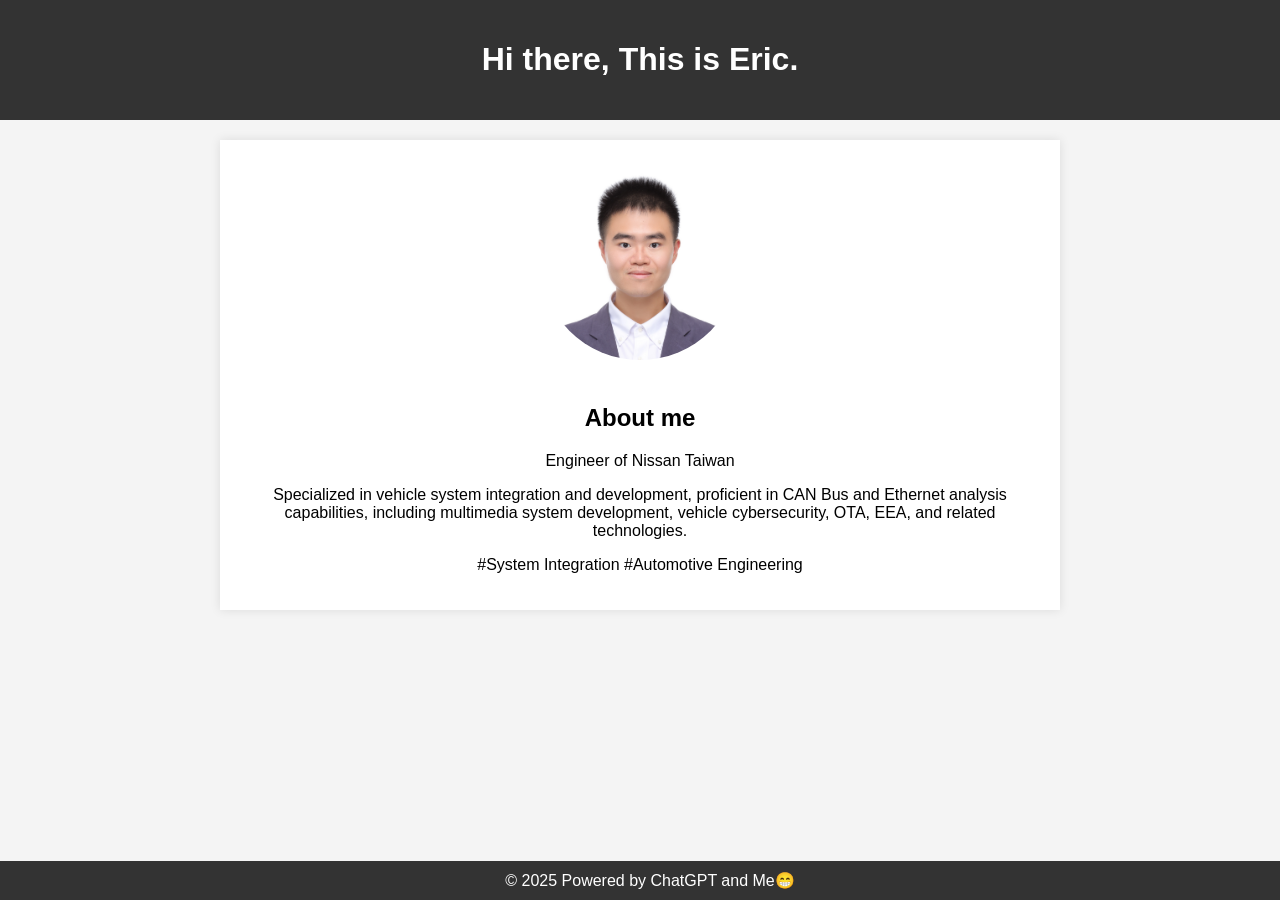
==== index.html @ d20a45ab "Update index.html" ====
<!DOCTYPE html>
<html lang="zh">
<head>
    <meta charset="UTF-8">
    <meta name="viewport" content="width=device-width, initial-scale=1.0">
    <title>Eric</title>
    <style>
        body {
            font-family: Arial, sans-serif;
            margin: 0;
            padding: 0;
            text-align: center;
            background-color: #f4f4f4;
        }
        header {
            background: #333;
            color: white;
            padding: 20px;
        }
        section {
            padding: 20px;
        }
        .container {
            max-width: 800px;
            margin: auto;
            background: white;
            padding: 20px;
            box-shadow: 0 0 10px rgba(0, 0, 0, 0.1);
        }
        .profile-pic {
            width: 200px;
            height: 200px;
            border-radius: 50%;
            object-fit: cover;
            margin-bottom: 20px;
        }
        footer {
            background: #333;
            color: white;
            padding: 10px;
            position: fixed;
            bottom: 0;
            width: 100%;
        }
    </style>
</head>
<body>
    <header>
        <h1>Hi there, This is Eric.</h1>
    </header>
    <section>
        <div class="container">
            <img src=".//profile.jpg" alt="我的大頭貼" class="profile-pic">
            <h2>About me</h2>
            <p>Engineer of Nissan Taiwan</p>
            <p>Specialized in vehicle system integration and development, proficient in CAN Bus and Ethernet analysis capabilities, including multimedia system development, vehicle cybersecurity, OTA, EEA, and related technologies.</p>
            <p>#System Integration #Automotive Engineering</p>
        </div>
    </section>
    <footer>
        &copy; 2025 Powered by ChatGPT and Me😁
    </footer>
</body>
</html>
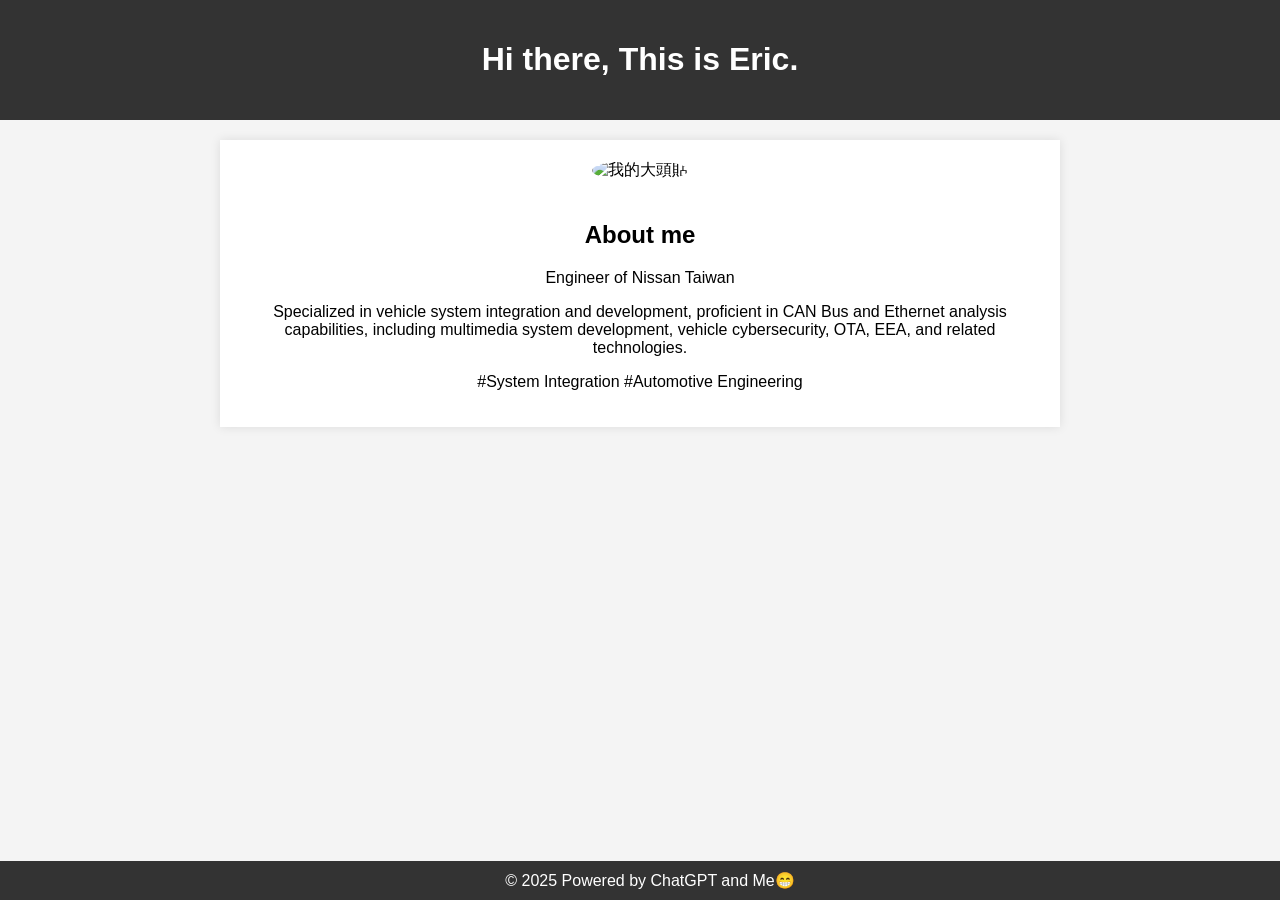
==== commit c64d6b4a: "Update index.html" ====
--- a/index.html
+++ b/index.html
@@ -50,7 +50,7 @@
     </header>
     <section>
         <div class="container">
-            <img src=".//profile.jpg" alt="我的大頭貼" class="profile-pic">
+            <img src="//profile.jpg" alt="我的大頭貼" class="profile-pic">
             <h2>About me</h2>
             <p>Engineer of Nissan Taiwan</p>
             <p>Specialized in vehicle system integration and development, proficient in CAN Bus and Ethernet analysis capabilities, including multimedia system development, vehicle cybersecurity, OTA, EEA, and related technologies.</p>
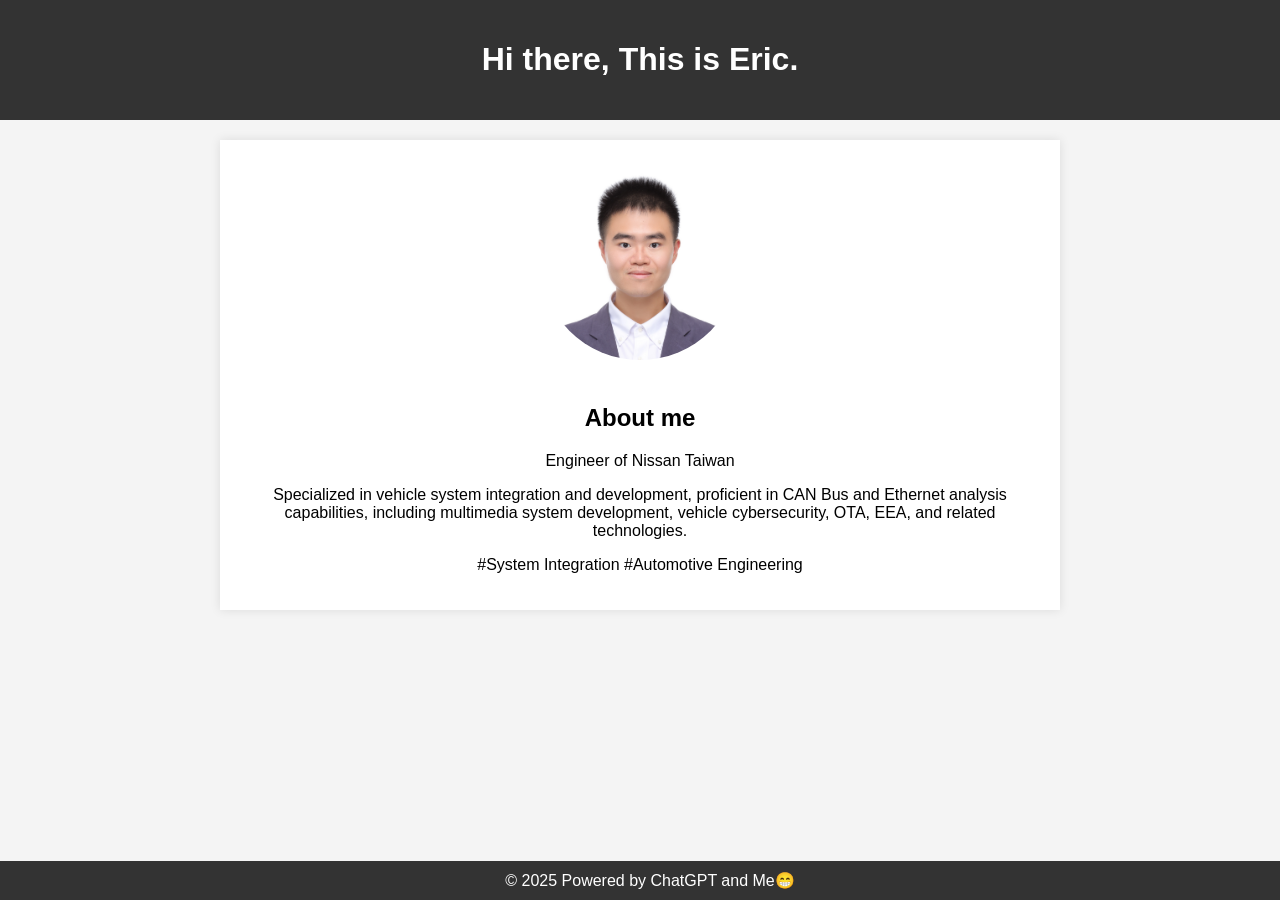
==== commit 2fe93de0: "Update index.html" ====
--- a/index.html
+++ b/index.html
@@ -50,7 +50,7 @@
     </header>
     <section>
         <div class="container">
-            <img src="//profile.jpg" alt="我的大頭貼" class="profile-pic">
+            <img src="profile.jpg" alt="我的大頭貼" class="profile-pic">
             <h2>About me</h2>
             <p>Engineer of Nissan Taiwan</p>
             <p>Specialized in vehicle system integration and development, proficient in CAN Bus and Ethernet analysis capabilities, including multimedia system development, vehicle cybersecurity, OTA, EEA, and related technologies.</p>
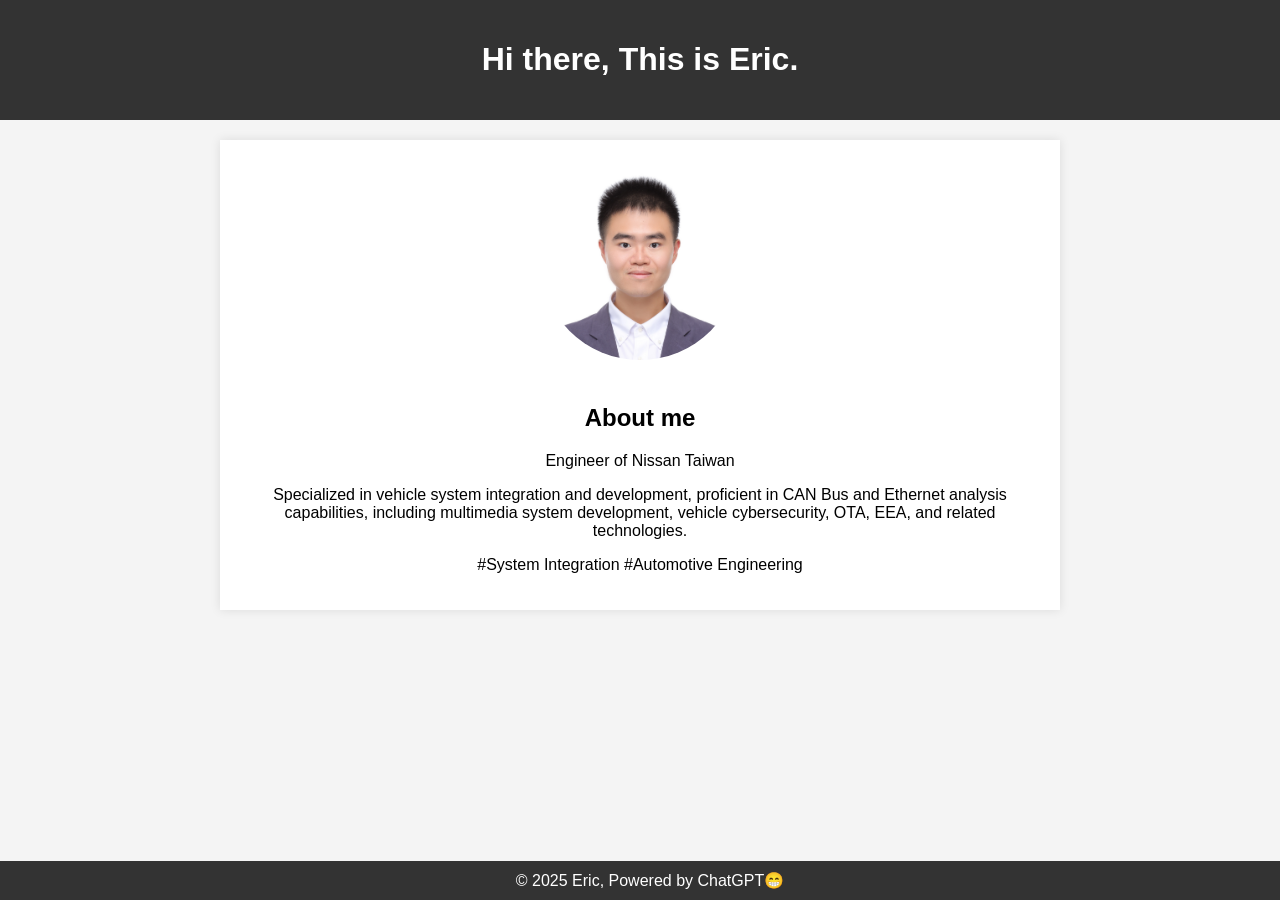
==== commit b1a47ff9: "Update index.html" ====
--- a/index.html
+++ b/index.html
@@ -50,7 +50,7 @@
     </header>
     <section>
         <div class="container">
-            <img src="profile.jpg" alt="我的大頭貼" class="profile-pic">
+            <img src="profile.jpg" alt="profile_PIC" class="profile-pic">
             <h2>About me</h2>
             <p>Engineer of Nissan Taiwan</p>
             <p>Specialized in vehicle system integration and development, proficient in CAN Bus and Ethernet analysis capabilities, including multimedia system development, vehicle cybersecurity, OTA, EEA, and related technologies.</p>
@@ -58,7 +58,7 @@
         </div>
     </section>
     <footer>
-        &copy; 2025 Powered by ChatGPT and Me😁
+        &copy; 2025 Eric, Powered by ChatGPT😁
     </footer>
 </body>
 </html>
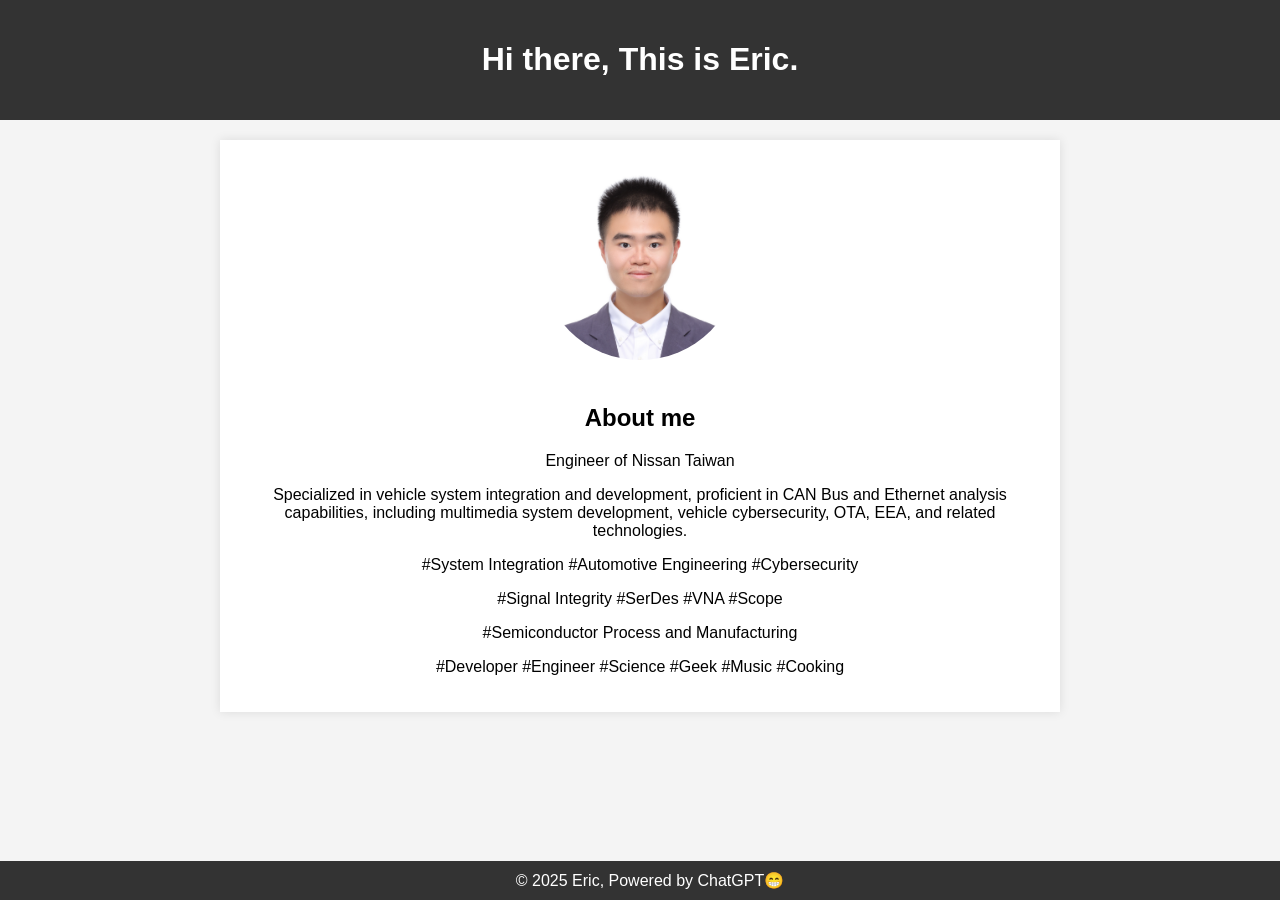
==== commit 6492e922: "Update index.html" ====
--- a/index.html
+++ b/index.html
@@ -54,7 +54,10 @@
             <h2>About me</h2>
             <p>Engineer of Nissan Taiwan</p>
             <p>Specialized in vehicle system integration and development, proficient in CAN Bus and Ethernet analysis capabilities, including multimedia system development, vehicle cybersecurity, OTA, EEA, and related technologies.</p>
-            <p>#System Integration #Automotive Engineering</p>
+            <p>#System Integration #Automotive Engineering #Cybersecurity</p>
+            <p>#Signal Integrity #SerDes #VNA #Scope</p>
+            <p>#Semiconductor Process and Manufacturing</p>
+            <p>#Developer #Engineer #Science #Geek #Music #Cooking</p>
         </div>
     </section>
     <footer>
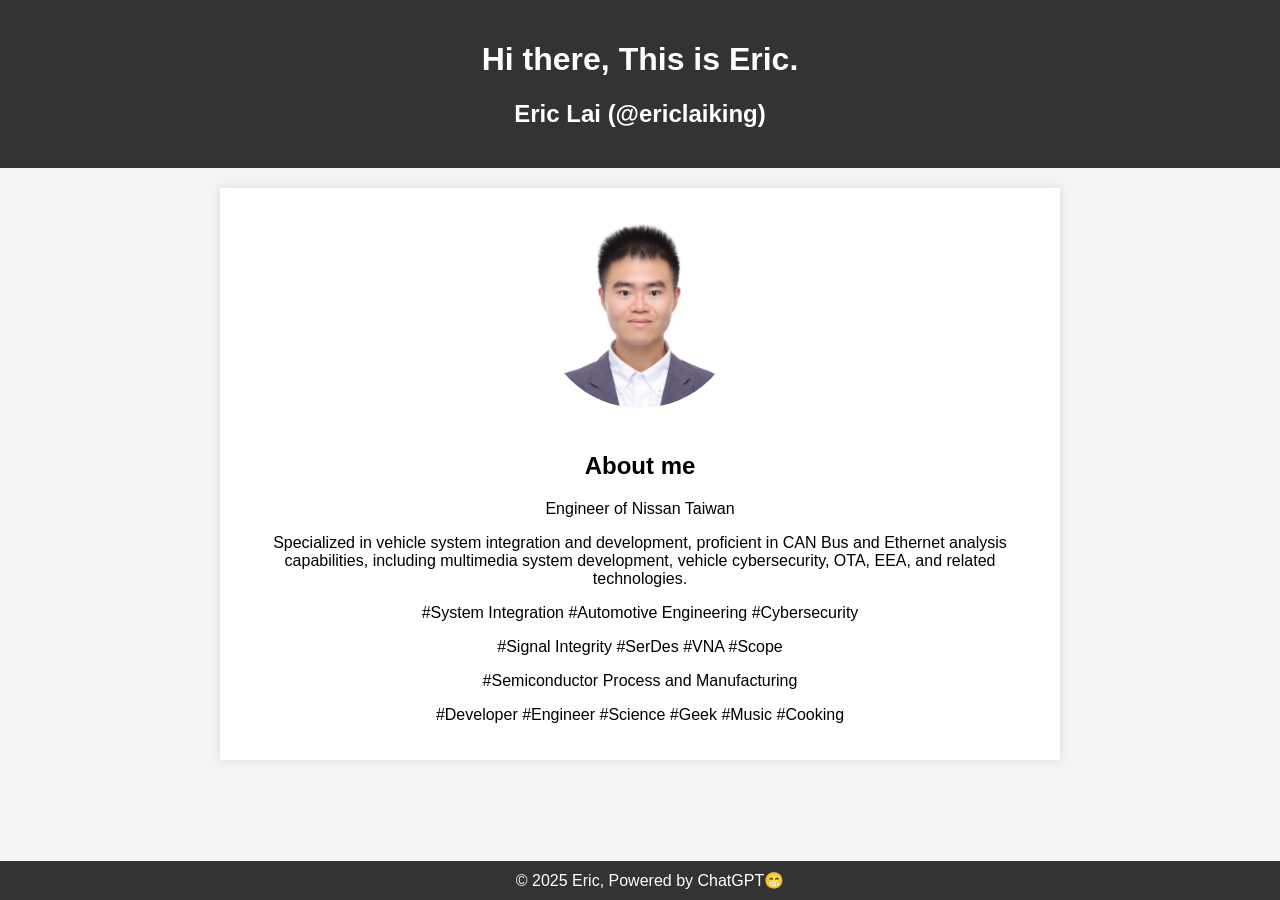
==== commit b160a209: "Update index.html" ====
--- a/index.html
+++ b/index.html
@@ -47,6 +47,7 @@
 <body>
     <header>
         <h1>Hi there, This is Eric.</h1>
+        <h2>Eric Lai (@ericlaiking)</h2>
     </header>
     <section>
         <div class="container">
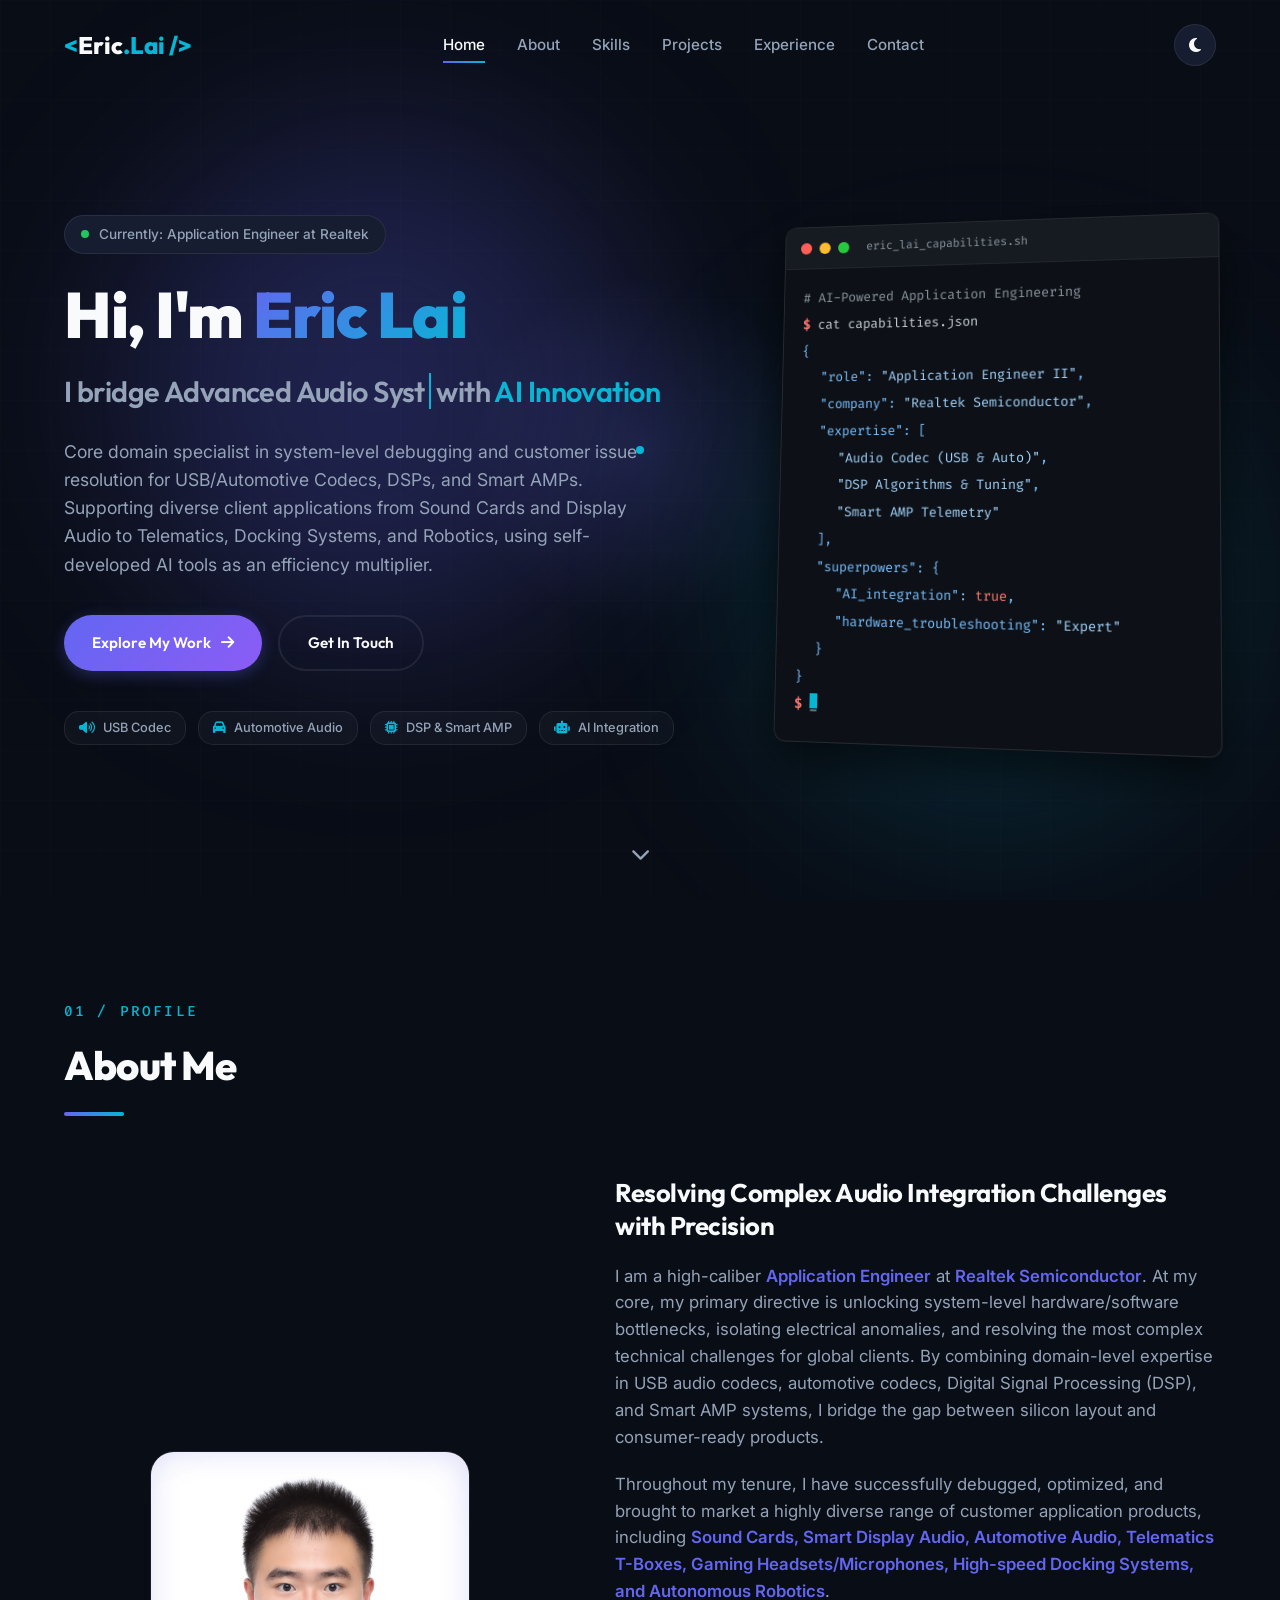
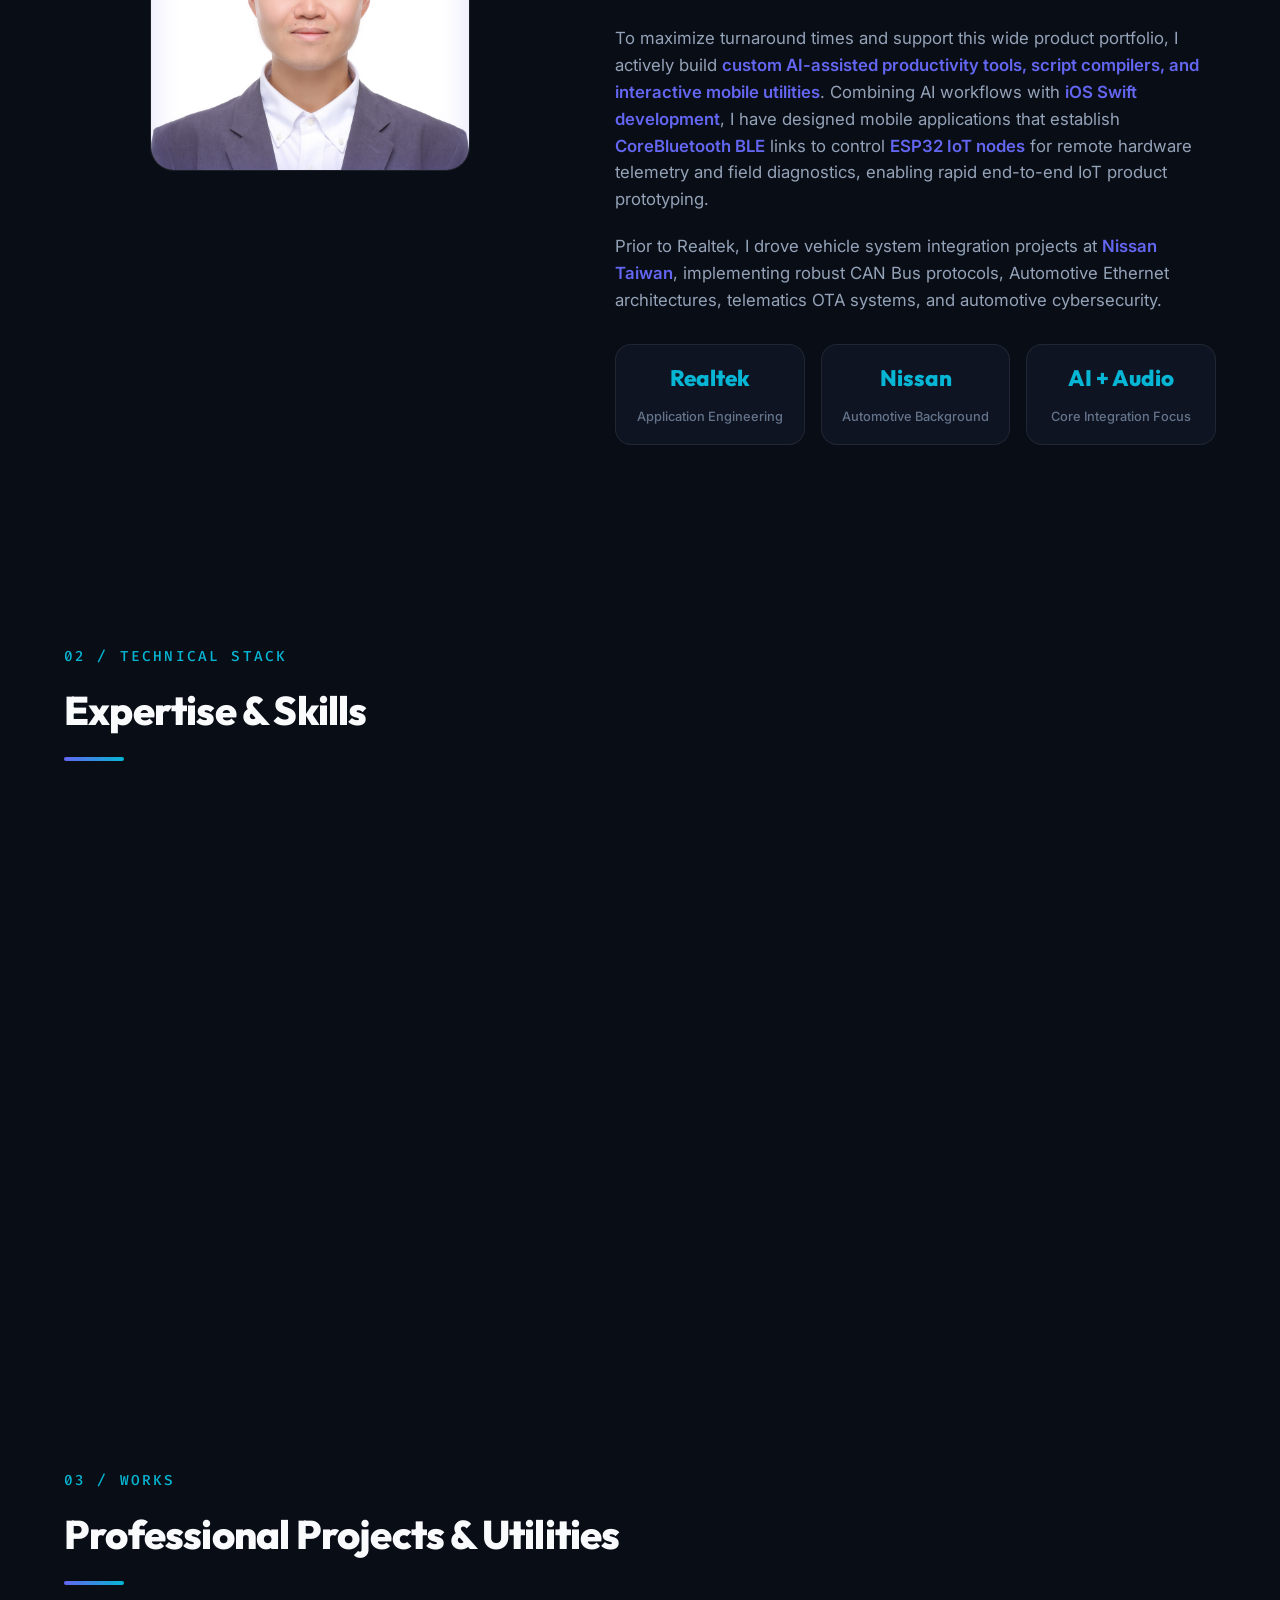
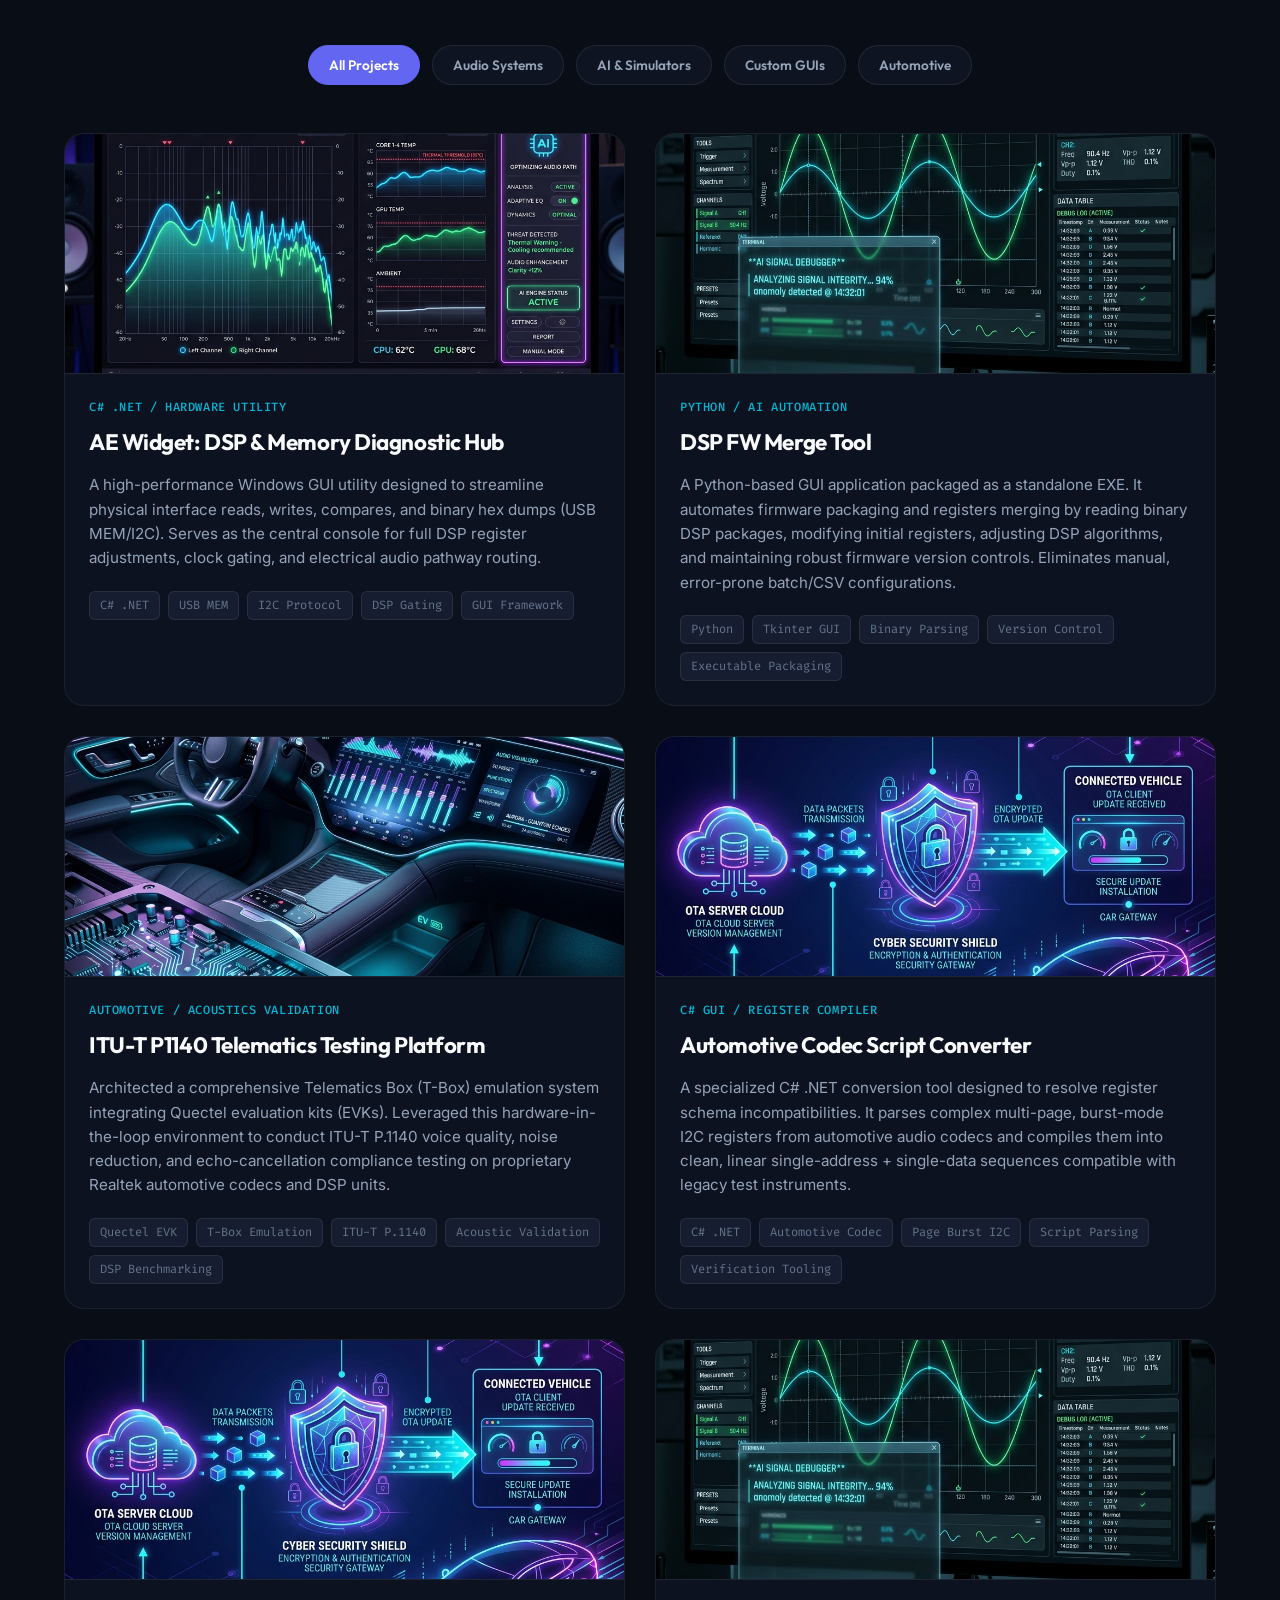
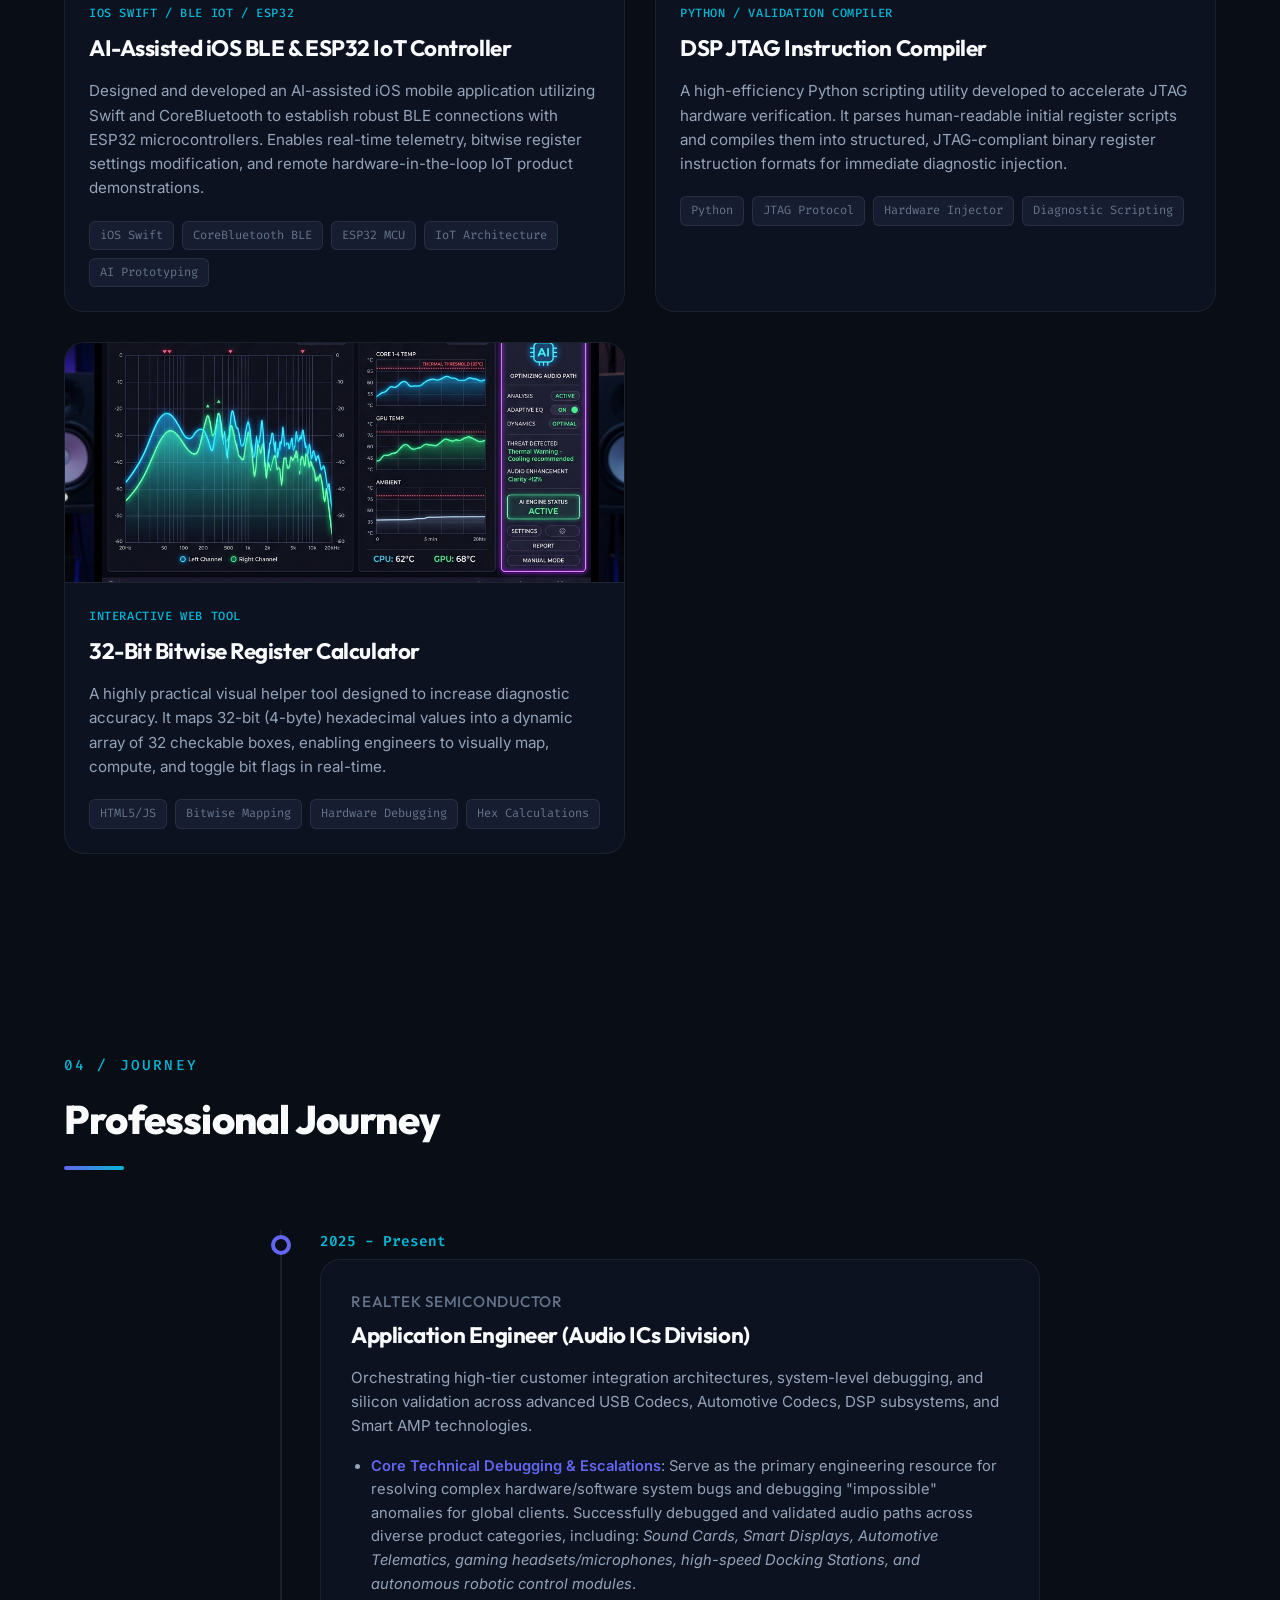
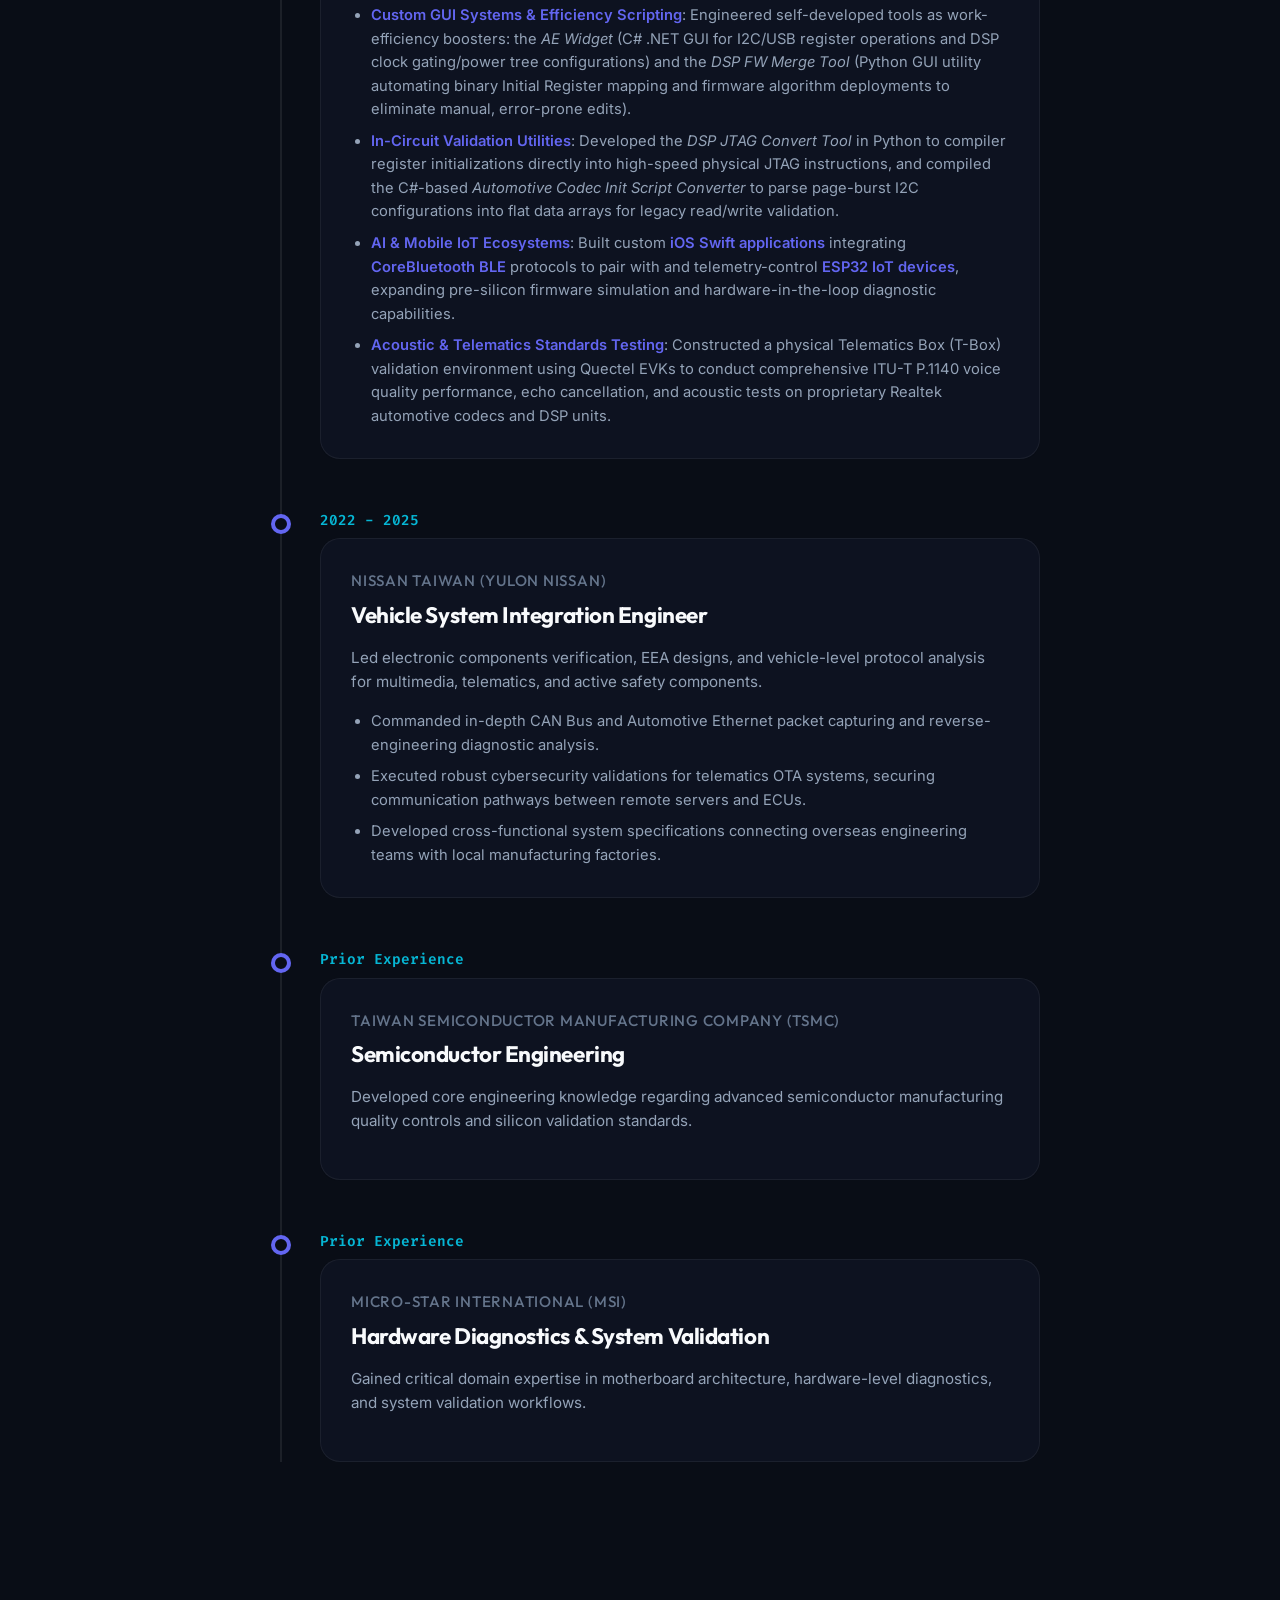
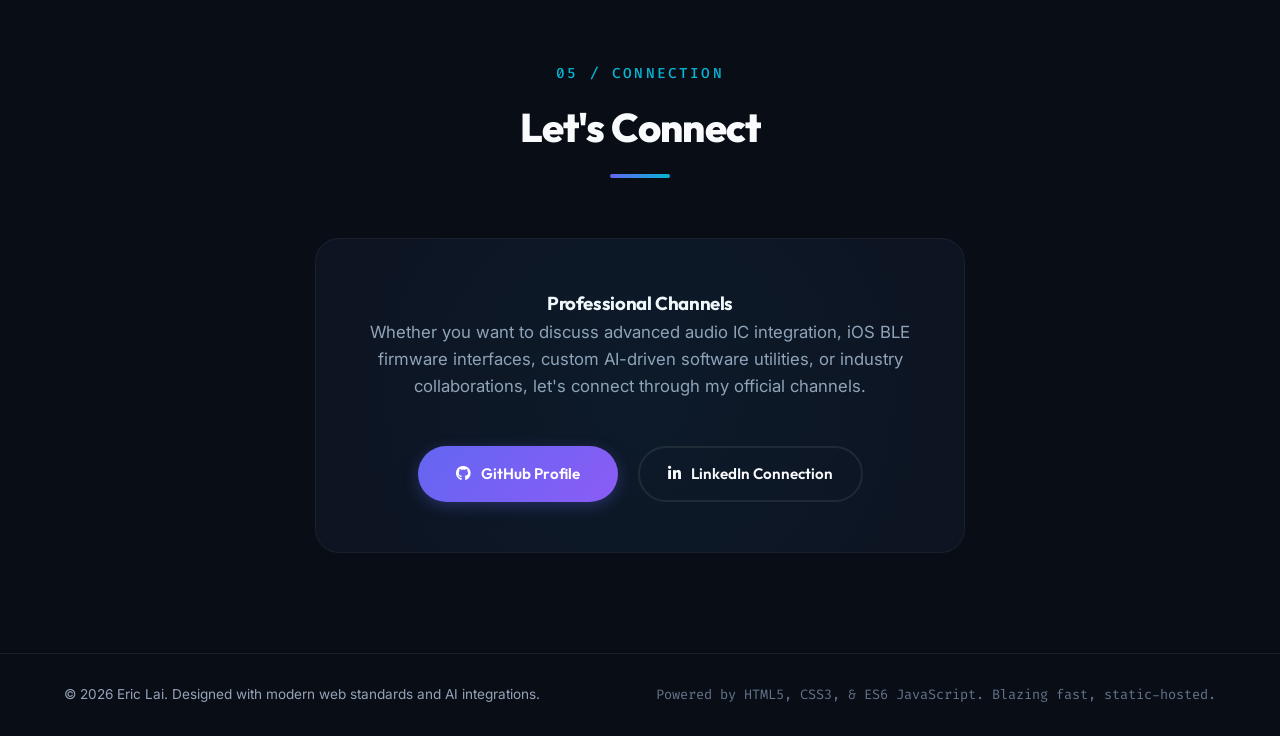
==== commit 53ab3538: "feat: complete modern portfolio with custom avatar, responsive design and interactive case-study mod" ====
--- a/index.html
+++ b/index.html
@@ -1,68 +1,643 @@
 <!DOCTYPE html>
-<html lang="zh">
+<html lang="en">
 <head>
     <meta charset="UTF-8">
     <meta name="viewport" content="width=device-width, initial-scale=1.0">
-    <title>Eric</title>
-    <style>
-        body {
-            font-family: Arial, sans-serif;
-            margin: 0;
-            padding: 0;
-            text-align: center;
-            background-color: #f4f4f4;
-        }
-        header {
-            background: #333;
-            color: white;
-            padding: 20px;
-        }
-        section {
-            padding: 20px;
-        }
-        .container {
-            max-width: 800px;
-            margin: auto;
-            background: white;
-            padding: 20px;
-            box-shadow: 0 0 10px rgba(0, 0, 0, 0.1);
-        }
-        .profile-pic {
-            width: 200px;
-            height: 200px;
-            border-radius: 50%;
-            object-fit: cover;
-            margin-bottom: 20px;
-        }
-        footer {
-            background: #333;
-            color: white;
-            padding: 10px;
-            position: fixed;
-            bottom: 0;
-            width: 100%;
-        }
-    </style>
+    <title>Eric Lai | Application Engineer @ Realtek</title>
+    <meta name="description" content="Portfolio of Eric Lai, Application Engineer at Realtek specializing in USB/Automotive Codec, DSP, Smart AMP, and AI-powered tool integration.">
+    <!-- Google Fonts -->
+    <link rel="preconnect" href="https://fonts.googleapis.com">
+    <link rel="preconnect" href="https://fonts.gstatic.com" crossorigin>
+    <link href="https://fonts.googleapis.com/css2?family=Inter:wght@300;400;500;600;700&family=Outfit:wght@400;500;600;700;800&family=Fira+Code:wght@400;500&display=swap" rel="stylesheet">
+    <!-- FontAwesome Icons -->
+    <link rel="stylesheet" href="https://cdnjs.cloudflare.com/ajax/libs/font-awesome/6.4.0/css/all.min.css">
+    <!-- Main Style Sheet -->
+    <link rel="stylesheet" href="style.css">
 </head>
-<body>
-    <header>
-        <h1>Hi there, This is Eric.</h1>
-        <h2>Eric Lai (@ericlaiking)</h2>
+<body class="dark-theme">
+    
+    <!-- Custom Cursor Follower -->
+    <div class="cursor-glow" id="cursor-glow"></div>
+    <div class="cursor-dot" id="cursor-dot"></div>
+
+    <!-- Navigation Header -->
+    <header class="navbar" id="navbar">
+        <div class="navbar-container">
+            <a href="#" class="logo" id="nav-logo">
+                <span class="logo-accent">&lt;</span>Eric<span class="logo-accent">.Lai /&gt;</span>
+            </a>
+            <nav class="nav-menu" id="nav-menu">
+                <a href="#hero" class="nav-link active" id="link-hero">Home</a>
+                <a href="#about" class="nav-link" id="link-about">About</a>
+                <a href="#skills" class="nav-link" id="link-skills">Skills</a>
+                <a href="#projects" class="nav-link" id="link-projects">Projects</a>
+                <a href="#experience" class="nav-link" id="link-experience">Experience</a>
+                <a href="#contact" class="nav-link" id="link-contact">Contact</a>
+            </nav>
+            <div class="nav-actions">
+                <button class="theme-toggle-btn" id="theme-toggle" aria-label="Toggle Theme">
+                    <i class="fas fa-moon" id="theme-icon"></i>
+                </button>
+                <button class="mobile-menu-toggle" id="mobile-toggle" aria-label="Toggle Mobile Menu">
+                    <i class="fas fa-bars"></i>
+                </button>
+            </div>
+        </div>
     </header>
-    <section>
-        <div class="container">
-            <img src="profile.jpg" alt="profile_PIC" class="profile-pic">
-            <h2>About me</h2>
-            <p>Engineer of Nissan Taiwan</p>
-            <p>Specialized in vehicle system integration and development, proficient in CAN Bus and Ethernet analysis capabilities, including multimedia system development, vehicle cybersecurity, OTA, EEA, and related technologies.</p>
-            <p>#System Integration #Automotive Engineering #Cybersecurity</p>
-            <p>#Signal Integrity #SerDes #VNA #Scope</p>
-            <p>#Semiconductor Process and Manufacturing</p>
-            <p>#Developer #Engineer #Science #Geek #Music #Cooking</p>
+
+    <!-- Mobile Menu Overlay -->
+    <div class="mobile-menu" id="mobile-menu-overlay">
+        <div class="mobile-menu-links">
+            <a href="#hero" class="mobile-link" id="mob-link-hero">Home</a>
+            <a href="#about" class="mobile-link" id="mob-link-about">About</a>
+            <a href="#skills" class="mobile-link" id="mob-link-skills">Skills</a>
+            <a href="#projects" class="mobile-link" id="mob-link-projects">Projects</a>
+            <a href="#experience" class="mobile-link" id="mob-link-experience">Experience</a>
+            <a href="#contact" class="mobile-link" id="mob-link-contact">Contact</a>
         </div>
-    </section>
+    </div>
+
+    <main>
+        <!-- Hero Section -->
+        <section id="hero" class="hero-section">
+            <div class="hero-bg-grid"></div>
+            <div class="hero-glow-1"></div>
+            <div class="hero-glow-2"></div>
+            <div class="container hero-container">
+                <div class="hero-content">
+                    <div class="hero-tag" id="hero-title-tag">
+                        <span class="pulse-dot"></span>
+                        Currently: Application Engineer at Realtek
+                    </div>
+                    <h1 class="hero-title">
+                        Hi, I'm <span class="gradient-text">Eric Lai</span>
+                    </h1>
+                    <h2 class="hero-subtitle">
+                        I bridge <span class="typewriter-text" id="typewriter">Advanced Audio Systems</span> with <span class="accent-color">AI Innovation</span>
+                    </h2>
+                    <p class="hero-description">
+                        Core domain specialist in system-level debugging and customer issue resolution for USB/Automotive Codecs, DSPs, and Smart AMPs. Supporting diverse client applications from Sound Cards and Display Audio to Telematics, Docking Systems, and Robotics, using self-developed AI tools as an efficiency multiplier.
+                    </p>
+                    <div class="hero-ctas">
+                        <a href="#projects" class="btn btn-primary" id="hero-btn-work">
+                            <span>Explore My Work</span>
+                            <i class="fas fa-arrow-right"></i>
+                        </a>
+                        <a href="#contact" class="btn btn-secondary" id="hero-btn-contact">
+                            <span>Get In Touch</span>
+                        </a>
+                    </div>
+                    <div class="hero-tech-badges">
+                        <span class="tech-badge"><i class="fas fa-volume-high"></i> USB Codec</span>
+                        <span class="tech-badge"><i class="fas fa-car"></i> Automotive Audio</span>
+                        <span class="tech-badge"><i class="fas fa-microchip"></i> DSP & Smart AMP</span>
+                        <span class="tech-badge"><i class="fas fa-robot"></i> AI Integration</span>
+                    </div>
+                </div>
+                <div class="hero-visual">
+                    <div class="terminal-mockup">
+                        <div class="terminal-header">
+                            <span class="dot red"></span>
+                            <span class="dot yellow"></span>
+                            <span class="dot green"></span>
+                            <span class="terminal-title">eric_lai_capabilities.sh</span>
+                        </div>
+                        <div class="terminal-body font-mono">
+                            <p class="text-comment"># AI-Powered Application Engineering</p>
+                            <p><span class="text-keyword">$</span> cat capabilities.json</p>
+                            <p class="text-output">{</p>
+                            <p class="text-output-indent">"role": <span class="text-string">"Application Engineer II"</span>,</p>
+                            <p class="text-output-indent">"company": <span class="text-string">"Realtek Semiconductor"</span>,</p>
+                            <p class="text-output-indent">"expertise": [</p>
+                            <p class="text-output-double-indent"><span class="text-string">"Audio Codec (USB & Auto)"</span>,</p>
+                            <p class="text-output-double-indent"><span class="text-string">"DSP Algorithms & Tuning"</span>,</p>
+                            <p class="text-output-double-indent"><span class="text-string">"Smart AMP Telemetry"</span></p>
+                            <p class="text-output-indent">],</p>
+                            <p class="text-output-indent">"superpowers": {</p>
+                            <p class="text-output-double-indent">"AI_integration": <span class="text-boolean">true</span>,</p>
+                            <p class="text-output-double-indent">"hardware_troubleshooting": <span class="text-string">"Expert"</span></p>
+                            <p class="text-output-indent">}</p>
+                            <p class="text-output">}</p>
+                            <p><span class="text-keyword">$</span> <span class="text-cursor">_</span></p>
+                        </div>
+                    </div>
+                </div>
+            </div>
+            <a href="#about" class="scroll-down-indicator" id="scroll-down" aria-label="Scroll Down">
+                <i class="fas fa-chevron-down"></i>
+            </a>
+        </section>
+
+        <!-- About Section -->
+        <section id="about" class="about-section section-padding">
+            <div class="container">
+                <div class="section-header">
+                    <span class="section-subtitle">01 / Profile</span>
+                    <h2 class="section-title">About Me</h2>
+                    <div class="title-underline"></div>
+                </div>
+                <div class="about-grid">
+                    <div class="about-image-wrapper">
+                        <div class="about-image-frame">
+                            <img src="assets/profile.jpg" alt="Eric Lai Profile Avatar" class="about-img" id="avatar-image">
+                            <div class="image-overlay-glow"></div>
+                        </div>
+                    </div>
+                    <div class="about-info">
+                        <h3 class="about-subtitle">Resolving Complex Audio Integration Challenges with Precision</h3>
+                        <p class="about-text">
+                            I am a high-caliber <strong>Application Engineer</strong> at <strong>Realtek Semiconductor</strong>. At my core, my primary directive is unlocking system-level hardware/software bottlenecks, isolating electrical anomalies, and resolving the most complex technical challenges for global clients. By combining domain-level expertise in USB audio codecs, automotive codecs, Digital Signal Processing (DSP), and Smart AMP systems, I bridge the gap between silicon layout and consumer-ready products.
+                        </p>
+                        <p class="about-text">
+                            Throughout my tenure, I have successfully debugged, optimized, and brought to market a highly diverse range of customer application products, including <strong>Sound Cards, Smart Display Audio, Automotive Audio, Telematics T-Boxes, Gaming Headsets/Microphones, High-speed Docking Systems, and Autonomous Robotics</strong>.
+                        </p>
+                        <p class="about-text">
+                            To maximize turnaround times and support this wide product portfolio, I actively build <strong>custom AI-assisted productivity tools, script compilers, and interactive mobile utilities</strong>. Combining AI workflows with <strong>iOS Swift development</strong>, I have designed mobile applications that establish <strong>CoreBluetooth BLE</strong> links to control <strong>ESP32 IoT nodes</strong> for remote hardware telemetry and field diagnostics, enabling rapid end-to-end IoT product prototyping.
+                        </p>
+                        <p class="about-text">
+                            Prior to Realtek, I drove vehicle system integration projects at <strong>Nissan Taiwan</strong>, implementing robust CAN Bus protocols, Automotive Ethernet architectures, telematics OTA systems, and automotive cybersecurity.
+                        </p>
+                        <div class="stats-grid">
+                            <div class="stat-card">
+                                <span class="stat-number" id="stat-1">Realtek</span>
+                                <span class="stat-label">Application Engineering</span>
+                            </div>
+                            <div class="stat-card">
+                                <span class="stat-number" id="stat-2">Nissan</span>
+                                <span class="stat-label">Automotive Background</span>
+                            </div>
+                            <div class="stat-card">
+                                <span class="stat-number" id="stat-3">AI + Audio</span>
+                                <span class="stat-label">Core Integration Focus</span>
+                            </div>
+                        </div>
+                    </div>
+                </div>
+            </div>
+        </section>
+
+        <!-- Skills Section -->
+        <section id="skills" class="skills-section section-padding">
+            <div class="container">
+                <div class="section-header">
+                    <span class="section-subtitle">02 / Technical Stack</span>
+                    <h2 class="section-title">Expertise & Skills</h2>
+                    <div class="title-underline"></div>
+                </div>
+                <div class="skills-grid">
+                    <!-- Category 1: Audio & Hardware -->
+                    <div class="skills-category-card">
+                        <div class="card-glow"></div>
+                        <div class="category-header">
+                            <div class="category-icon"><i class="fas fa-headphones-simple"></i></div>
+                            <h3>Audio &amp; Hardware Systems</h3>
+                        </div>
+                        <ul class="skills-list">
+                            <li>
+                                <div class="skill-name-percentage">
+                                    <span>USB Codec Integration</span>
+                                    <span>95%</span>
+                                </div>
+                                <div class="progress-bar-container"><div class="progress-bar" style="width: 95%"></div></div>
+                            </li>
+                            <li>
+                                <div class="skill-name-percentage">
+                                    <span>Automotive Codec &amp; EEA</span>
+                                    <span>90%</span>
+                                </div>
+                                <div class="progress-bar-container"><div class="progress-bar" style="width: 90%"></div></div>
+                            </li>
+                            <li>
+                                <div class="skill-name-percentage">
+                                    <span>DSP Tuning &amp; Smart AMP</span>
+                                    <span>88%</span>
+                                </div>
+                                <div class="progress-bar-container"><div class="progress-bar" style="width: 88%"></div></div>
+                            </li>
+                            <li>
+                                <div class="skill-name-percentage">
+                                    <span>CAN Bus &amp; Automotive Ethernet</span>
+                                    <span>92%</span>
+                                </div>
+                                <div class="progress-bar-container"><div class="progress-bar" style="width: 92%"></div></div>
+                            </li>
+                        </ul>
+                    </div>
+
+                    <!-- Category 2: AI, iOS & Software Engineering -->
+                    <div class="skills-category-card">
+                        <div class="card-glow"></div>
+                        <div class="category-header">
+                            <div class="category-icon"><i class="fas fa-mobile-screen-button"></i></div>
+                            <h3>AI, iOS &amp; Software Systems</h3>
+                        </div>
+                        <ul class="skills-list">
+                            <li>
+                                <div class="skill-name-percentage">
+                                    <span>AI Tool Development (Python/C#)</span>
+                                    <span>90%</span>
+                                </div>
+                                <div class="progress-bar-container"><div class="progress-bar" style="width: 90%"></div></div>
+                            </li>
+                            <li>
+                                <div class="skill-name-percentage">
+                                    <span>iOS App Development &amp; BLE Integration</span>
+                                    <span>86%</span>
+                                </div>
+                                <div class="progress-bar-container"><div class="progress-bar" style="width: 86%"></div></div>
+                            </li>
+                            <li>
+                                <div class="skill-name-percentage">
+                                    <span>IoT System Architecture (ESP32 / MCU)</span>
+                                    <span>88%</span>
+                                </div>
+                                <div class="progress-bar-container"><div class="progress-bar" style="width: 88%"></div></div>
+                            </li>
+                            <li>
+                                <div class="skill-name-percentage">
+                                    <span>LLM Orchestration &amp; Script Automation</span>
+                                    <span>92%</span>
+                                </div>
+                                <div class="progress-bar-container"><div class="progress-bar" style="width: 92%"></div></div>
+                            </li>
+                        </ul>
+                    </div>
+
+                    <!-- Category 3: AE Problem Solving & Validation -->
+                    <div class="skills-category-card">
+                        <div class="card-glow"></div>
+                        <div class="category-header">
+                            <div class="category-icon"><i class="fas fa-screwdriver-wrench"></i></div>
+                            <h3>AE Methodologies &amp; Lab Tools</h3>
+                        </div>
+                        <ul class="skills-list">
+                            <li>
+                                <div class="skill-name-percentage">
+                                    <span>Signal Integrity Analysis</span>
+                                    <span>93%</span>
+                                </div>
+                                <div class="progress-bar-container"><div class="progress-bar" style="width: 93%"></div></div>
+                            </li>
+                            <li>
+                                <div class="skill-name-percentage">
+                                    <span>Scope / VNA / SerDes Measurements</span>
+                                    <span>90%</span>
+                                </div>
+                                <div class="progress-bar-container"><div class="progress-bar" style="width: 90%"></div></div>
+                            </li>
+                            <li>
+                                <div class="skill-name-percentage">
+                                    <span>System-Level Debugging</span>
+                                    <span>96%</span>
+                                </div>
+                                <div class="progress-bar-container"><div class="progress-bar" style="width: 96%"></div></div>
+                            </li>
+                            <li>
+                                <div class="skill-name-percentage">
+                                    <span>Cross-Functional Customer Support</span>
+                                    <span>95%</span>
+                                </div>
+                                <div class="progress-bar-container"><div class="progress-bar" style="width: 95%"></div></div>
+                            </li>
+                        </ul>
+                    </div>
+                </div>
+            </div>
+        </section>
+
+        <!-- Projects Section -->
+        <section id="projects" class="projects-section section-padding">
+            <div class="container">
+                <div class="section-header">
+                    <span class="section-subtitle">03 / Works</span>
+                    <h2 class="section-title">Professional Projects &amp; Utilities</h2>
+                    <div class="title-underline"></div>
+                </div>
+                
+                <!-- Project Filter Tags -->
+                <div class="project-filters" id="project-filters">
+                    <button class="filter-btn active" data-filter="all">All Projects</button>
+                    <button class="filter-btn" data-filter="audio">Audio Systems</button>
+                    <button class="filter-btn" data-filter="ai">AI &amp; Simulators</button>
+                    <button class="filter-btn" data-filter="software">Custom GUIs</button>
+                    <button class="filter-btn" data-filter="automotive">Automotive</button>
+                </div>
+
+                <!-- Projects Gallery -->
+                <div class="projects-gallery" id="projects-gallery">
+                    
+                    <!-- Project 1: AE Widget -->
+                    <div class="project-card" data-category="audio software" data-project-id="1">
+                        <div class="project-img-container">
+                            <img src="assets/project3.png" alt="AE Widget GUI Dashboard Screen" class="project-img">
+                            <div class="project-overlay">
+                                <span class="project-view-details">View Details</span>
+                            </div>
+                        </div>
+                        <div class="project-details">
+                            <span class="project-tag-text">C# .NET / Hardware Utility</span>
+                            <h3 class="project-card-title">AE Widget: DSP &amp; Memory Diagnostic Hub</h3>
+                            <p class="project-card-desc">
+                                A high-performance Windows GUI utility designed to streamline physical interface reads, writes, compares, and binary hex dumps (USB MEM/I2C). Serves as the central console for full DSP register adjustments, clock gating, and electrical audio pathway routing.
+                            </p>
+                            <div class="project-tech-used">
+                                <span>C# .NET</span>
+                                <span>USB MEM</span>
+                                <span>I2C Protocol</span>
+                                <span>DSP Gating</span>
+                                <span>GUI Framework</span>
+                            </div>
+                        </div>
+                    </div>
+
+                    <!-- Project 2: DSP FW Merge Tool -->
+                    <div class="project-card" data-category="ai software" data-project-id="2">
+                        <div class="project-img-container">
+                            <img src="assets/project1.png" alt="DSP FW Merge Tool Compiler Interface" class="project-img">
+                            <div class="project-overlay">
+                                <span class="project-view-details">View Details</span>
+                            </div>
+                        </div>
+                        <div class="project-details">
+                            <span class="project-tag-text">Python / AI Automation</span>
+                            <h3 class="project-card-title">DSP FW Merge Tool</h3>
+                            <p class="project-card-desc">
+                                A Python-based GUI application packaged as a standalone EXE. It automates firmware packaging and registers merging by reading binary DSP packages, modifying initial registers, adjusting DSP algorithms, and maintaining robust firmware version controls. Eliminates manual, error-prone batch/CSV configurations.
+                            </p>
+                            <div class="project-tech-used">
+                                <span>Python</span>
+                                <span>Tkinter GUI</span>
+                                <span>Binary Parsing</span>
+                                <span>Version Control</span>
+                                <span>Executable Packaging</span>
+                            </div>
+                        </div>
+                    </div>
+
+                    <!-- Project 3: ITU-T P1140 Emulation Platform -->
+                    <div class="project-card" data-category="audio automotive" data-project-id="3">
+                        <div class="project-img-container">
+                            <img src="assets/project2.png" alt="Telematics and voice evaluation environment setup" class="project-img">
+                            <div class="project-overlay">
+                                <span class="project-view-details">View Details</span>
+                            </div>
+                        </div>
+                        <div class="project-details">
+                            <span class="project-tag-text">Automotive / Acoustics Validation</span>
+                            <h3 class="project-card-title">ITU-T P1140 Telematics Testing Platform</h3>
+                            <p class="project-card-desc">
+                                Architected a comprehensive Telematics Box (T-Box) emulation system integrating Quectel evaluation kits (EVKs). Leveraged this hardware-in-the-loop environment to conduct ITU-T P.1140 voice quality, noise reduction, and echo-cancellation compliance testing on proprietary Realtek automotive codecs and DSP units.
+                            </p>
+                            <div class="project-tech-used">
+                                <span>Quectel EVK</span>
+                                <span>T-Box Emulation</span>
+                                <span>ITU-T P.1140</span>
+                                <span>Acoustic Validation</span>
+                                <span>DSP Benchmarking</span>
+                            </div>
+                        </div>
+                    </div>
+
+                    <!-- Project 4: Automotive Codec Init Script Convert -->
+                    <div class="project-card" data-category="audio automotive software" data-project-id="4">
+                        <div class="project-img-container">
+                            <img src="assets/project4.png" alt="Init script converter flow schematic" class="project-img">
+                            <div class="project-overlay">
+                                <span class="project-view-details">View Details</span>
+                            </div>
+                        </div>
+                        <div class="project-details">
+                            <span class="project-tag-text">C# GUI / Register Compiler</span>
+                            <h3 class="project-card-title">Automotive Codec Script Converter</h3>
+                            <p class="project-card-desc">
+                                A specialized C# .NET conversion tool designed to resolve register schema incompatibilities. It parses complex multi-page, burst-mode I2C registers from automotive audio codecs and compiles them into clean, linear single-address + single-data sequences compatible with legacy test instruments.
+                            </p>
+                            <div class="project-tech-used">
+                                <span>C# .NET</span>
+                                <span>Automotive Codec</span>
+                                <span>Page Burst I2C</span>
+                                <span>Script Parsing</span>
+                                <span>Verification Tooling</span>
+                            </div>
+                        </div>
+                    </div>
+
+                    <!-- Project 5: iOS BLE & IoT Control Hub -->
+                    <div class="project-card" data-category="ai software" data-project-id="5">
+                        <div class="project-img-container">
+                            <img src="assets/project4.png" alt="iOS BLE & ESP32 IoT controller dashboard" class="project-img">
+                            <div class="project-overlay">
+                                <span class="project-view-details">View Details</span>
+                            </div>
+                        </div>
+                        <div class="project-details">
+                            <span class="project-tag-text">iOS Swift / BLE IoT / ESP32</span>
+                            <h3 class="project-card-title">AI-Assisted iOS BLE &amp; ESP32 IoT Controller</h3>
+                            <p class="project-card-desc">
+                                Designed and developed an AI-assisted iOS mobile application utilizing Swift and CoreBluetooth to establish robust BLE connections with ESP32 microcontrollers. Enables real-time telemetry, bitwise register settings modification, and remote hardware-in-the-loop IoT product demonstrations.
+                            </p>
+                            <div class="project-tech-used">
+                                <span>iOS Swift</span>
+                                <span>CoreBluetooth BLE</span>
+                                <span>ESP32 MCU</span>
+                                <span>IoT Architecture</span>
+                                <span>AI Prototyping</span>
+                            </div>
+                        </div>
+                    </div>
+
+                    <!-- Project 6: DSP JTAG Convert Tool -->
+                    <div class="project-card" data-category="software" data-project-id="6">
+                        <div class="project-img-container">
+                            <img src="assets/project1.png" alt="JTAG code conversion terminal console" class="project-img">
+                            <div class="project-overlay">
+                                <span class="project-view-details">View Details</span>
+                            </div>
+                        </div>
+                        <div class="project-details">
+                            <span class="project-tag-text">Python / Validation Compiler</span>
+                            <h3 class="project-card-title">DSP JTAG Instruction Compiler</h3>
+                            <p class="project-card-desc">
+                                A high-efficiency Python scripting utility developed to accelerate JTAG hardware verification. It parses human-readable initial register scripts and compiles them into structured, JTAG-compliant binary register instruction formats for immediate diagnostic injection.
+                            </p>
+                            <div class="project-tech-used">
+                                <span>Python</span>
+                                <span>JTAG Protocol</span>
+                                <span>Hardware Injector</span>
+                                <span>Diagnostic Scripting</span>
+                            </div>
+                        </div>
+                    </div>
+
+                    <!-- Project 7: 32bit register計算機 -->
+                    <div class="project-card" data-category="software" data-project-id="7">
+                        <div class="project-img-container">
+                            <img src="assets/project3.png" alt="Bitwise register mapping web tool interface" class="project-img">
+                            <div class="project-overlay">
+                                <span class="project-view-details">View Details</span>
+                            </div>
+                        </div>
+                        <div class="project-details">
+                            <span class="project-tag-text">Interactive Web Tool</span>
+                            <h3 class="project-card-title">32-Bit Bitwise Register Calculator</h3>
+                            <p class="project-card-desc">
+                                A highly practical visual helper tool designed to increase diagnostic accuracy. It maps 32-bit (4-byte) hexadecimal values into a dynamic array of 32 checkable boxes, enabling engineers to visually map, compute, and toggle bit flags in real-time.
+                            </p>
+                            <div class="project-tech-used">
+                                <span>HTML5/JS</span>
+                                <span>Bitwise Mapping</span>
+                                <span>Hardware Debugging</span>
+                                <span>Hex Calculations</span>
+                            </div>
+                        </div>
+                    </div>
+                </div>
+            </div>
+        </section>
+
+        <!-- Experience Timeline Section -->
+        <section id="experience" class="experience-section section-padding">
+            <div class="container">
+                <div class="section-header">
+                    <span class="section-subtitle">04 / Journey</span>
+                    <h2 class="section-title">Professional Journey</h2>
+                    <div class="title-underline"></div>
+                </div>
+
+                <div class="timeline">
+                    <!-- Timeline Item 1 -->
+                    <div class="timeline-item">
+                        <div class="timeline-dot"></div>
+                        <div class="timeline-date">2025 - Present</div>
+                        <div class="timeline-content">
+                            <span class="timeline-company">Realtek Semiconductor</span>
+                            <h3 class="timeline-role">Application Engineer (Audio ICs Division)</h3>
+                            <p class="timeline-desc">
+                                Orchestrating high-tier customer integration architectures, system-level debugging, and silicon validation across advanced USB Codecs, Automotive Codecs, DSP subsystems, and Smart AMP technologies.
+                            </p>
+                            <ul class="timeline-bullet-points">
+                                <li><strong>Core Technical Debugging &amp; Escalations</strong>: Serve as the primary engineering resource for resolving complex hardware/software system bugs and debugging "impossible" anomalies for global clients. Successfully debugged and validated audio paths across diverse product categories, including: <em>Sound Cards, Smart Displays, Automotive Telematics, gaming headsets/microphones, high-speed Docking Stations, and autonomous robotic control modules</em>.</li>
+                                <li><strong>Custom GUI Systems &amp; Efficiency Scripting</strong>: Engineered self-developed tools as work-efficiency boosters: the <em>AE Widget</em> (C# .NET GUI for I2C/USB register operations and DSP clock gating/power tree configurations) and the <em>DSP FW Merge Tool</em> (Python GUI utility automating binary Initial Register mapping and firmware algorithm deployments to eliminate manual, error-prone edits).</li>
+                                <li><strong>In-Circuit Validation Utilities</strong>: Developed the <em>DSP JTAG Convert Tool</em> in Python to compiler register initializations directly into high-speed physical JTAG instructions, and compiled the C#-based <em>Automotive Codec Init Script Converter</em> to parse page-burst I2C configurations into flat data arrays for legacy read/write validation.</li>
+                                <li><strong>AI &amp; Mobile IoT Ecosystems</strong>: Built custom <strong>iOS Swift applications</strong> integrating <strong>CoreBluetooth BLE</strong> protocols to pair with and telemetry-control <strong>ESP32 IoT devices</strong>, expanding pre-silicon firmware simulation and hardware-in-the-loop diagnostic capabilities.</li>
+                                <li><strong>Acoustic &amp; Telematics Standards Testing</strong>: Constructed a physical Telematics Box (T-Box) validation environment using Quectel EVKs to conduct comprehensive ITU-T P.1140 voice quality performance, echo cancellation, and acoustic tests on proprietary Realtek automotive codecs and DSP units.</li>
+                            </ul>
+                        </div>
+                    </div>
+
+                    <!-- Timeline Item 2 -->
+                    <div class="timeline-item">
+                        <div class="timeline-dot"></div>
+                        <div class="timeline-date">2022 - 2025</div>
+                        <div class="timeline-content">
+                            <span class="timeline-company">Nissan Taiwan (Yulon Nissan)</span>
+                            <h3 class="timeline-role">Vehicle System Integration Engineer</h3>
+                            <p class="timeline-desc">
+                                Led electronic components verification, EEA designs, and vehicle-level protocol analysis for multimedia, telematics, and active safety components.
+                            </p>
+                            <ul class="timeline-bullet-points">
+                                <li>Commanded in-depth CAN Bus and Automotive Ethernet packet capturing and reverse-engineering diagnostic analysis.</li>
+                                <li>Executed robust cybersecurity validations for telematics OTA systems, securing communication pathways between remote servers and ECUs.</li>
+                                <li>Developed cross-functional system specifications connecting overseas engineering teams with local manufacturing factories.</li>
+                            </ul>
+                        </div>
+                    </div>
+
+                    <!-- Timeline Item 3 -->
+                    <div class="timeline-item">
+                        <div class="timeline-dot"></div>
+                        <div class="timeline-date">Prior Experience</div>
+                        <div class="timeline-content">
+                            <span class="timeline-company">Taiwan Semiconductor Manufacturing Company (TSMC)</span>
+                            <h3 class="timeline-role">Semiconductor Engineering</h3>
+                            <p class="timeline-desc">
+                                Developed core engineering knowledge regarding advanced semiconductor manufacturing quality controls and silicon validation standards.
+                            </p>
+                        </div>
+                    </div>
+
+                    <!-- Timeline Item 4 -->
+                    <div class="timeline-item">
+                        <div class="timeline-dot"></div>
+                        <div class="timeline-date">Prior Experience</div>
+                        <div class="timeline-content">
+                            <span class="timeline-company">Micro-Star International (MSI)</span>
+                            <h3 class="timeline-role">Hardware Diagnostics &amp; System Validation</h3>
+                            <p class="timeline-desc">
+                                Gained critical domain expertise in motherboard architecture, hardware-level diagnostics, and system validation workflows.
+                            </p>
+                        </div>
+                    </div>
+                </div>
+            </div>
+        </section>
+
+        <!-- Contact Section -->
+        <section id="contact" class="contact-section section-padding">
+            <div class="container">
+                <div class="section-header" style="text-align: center; display: flex; flex-direction: column; align-items: center;">
+                    <span class="section-subtitle">05 / Connection</span>
+                    <h2 class="section-title">Let's Connect</h2>
+                    <div class="title-underline" style="margin-top: 15px;"></div>
+                </div>
+
+                <div class="contact-centered-wrapper">
+                    <div class="contact-card centered-info-card">
+                        <div class="card-glow"></div>
+                        <h3>Professional Channels</h3>
+                        <p class="contact-intro">
+                            Whether you want to discuss advanced audio IC integration, iOS BLE firmware interfaces, custom AI-driven software utilities, or industry collaborations, let's connect through my official channels.
+                        </p>
+                        
+                        <div class="contact-action-buttons">
+                            <a href="https://github.com/ericlaiking" target="_blank" aria-label="GitHub Profile" class="btn btn-primary contact-link-btn">
+                                <i class="fab fa-github"></i>
+                                <span>GitHub Profile</span>
+                            </a>
+                            <a href="https://www.linkedin.com/in/hzlai/" target="_blank" aria-label="LinkedIn Connection" class="btn btn-secondary contact-link-btn">
+                                <i class="fab fa-linkedin-in"></i>
+                                <span>LinkedIn Connection</span>
+                            </a>
+                        </div>
+                    </div>
+                </div>
+            </div>
+        </section>
+    </main>
+
+    <!-- Footer -->
     <footer>
-        &copy; 2025 Eric, Powered by ChatGPT😁
+        <div class="container footer-container">
+            <p>&copy; 2026 Eric Lai. Designed with modern web standards and AI integrations.</p>
+            <p class="footer-subtext">Powered by HTML5, CSS3, &amp; ES6 JavaScript. Blazing fast, static-hosted.</p>
+        </div>
     </footer>
+
+    <!-- Project Details Modal -->
+    <div class="project-modal-overlay" id="project-modal">
+        <div class="project-modal-card">
+            <button class="project-modal-close" id="project-modal-close" aria-label="Close Modal">
+                <i class="fas fa-xmark"></i>
+            </button>
+            <div class="project-modal-body">
+                <div class="project-modal-img-container">
+                    <img src="" alt="" id="modal-project-img">
+                </div>
+                <div class="project-modal-info">
+                    <span id="modal-project-tag" class="project-tag-text"></span>
+                    <h2 id="modal-project-title"></h2>
+                    <div id="modal-project-tech" class="project-tech-used"></div>
+                    <div class="project-modal-content">
+                        <p id="modal-project-desc"></p>
+                        <h4 class="specs-title">Key Integration Details:</h4>
+                        <ul id="modal-project-specs" class="timeline-bullet-points"></ul>
+                    </div>
+                </div>
+            </div>
+        </div>
+    </div>
+
+    <!-- Main JavaScript -->
+    <script src="app.js"></script>
 </body>
 </html>
--- a/style.css
+++ b/style.css
@@ -0,0 +1,1612 @@
+/* Style System: Eric Lai Portfolio */
+
+/* --- Custom Variables & Themes --- */
+:root {
+    /* Transition presets */
+    --transition-fast: 0.2s cubic-bezier(0.4, 0, 0.2, 1);
+    --transition-normal: 0.3s cubic-bezier(0.4, 0, 0.2, 1);
+    --transition-slow: 0.5s cubic-bezier(0.4, 0, 0.2, 1);
+    
+    /* Font families */
+    --font-heading: 'Outfit', sans-serif;
+    --font-body: 'Inter', sans-serif;
+    --font-mono: 'Fira Code', monospace;
+}
+
+.dark-theme {
+    --bg-primary: #090d16;
+    --bg-secondary: #0f1422;
+    --bg-tertiary: #171d30;
+    
+    --text-primary: #f8fafc;
+    --text-secondary: #94a3b8;
+    --text-muted: #64748b;
+    
+    --accent-primary: #6366f1; /* Indigo */
+    --accent-primary-rgb: 99, 102, 241;
+    --accent-secondary: #06b6d4; /* Cyan */
+    --accent-secondary-rgb: 6, 182, 212;
+    --accent-tertiary: #8b5cf6; /* Violet */
+    
+    --border-color: rgba(255, 255, 255, 0.08);
+    --border-hover: rgba(255, 255, 255, 0.15);
+    
+    --glass-bg: rgba(17, 22, 37, 0.7);
+    --glass-border: rgba(255, 255, 255, 0.06);
+    --glass-shadow: rgba(0, 0, 0, 0.3);
+    --card-shadow: 0 10px 30px -10px rgba(0, 0, 0, 0.5);
+    
+    --glow-opacity: 0.15;
+    --nav-blur: 12px;
+}
+
+.light-theme {
+    --bg-primary: #f8fafc;
+    --bg-secondary: #ffffff;
+    --bg-tertiary: #f1f5f9;
+    
+    --text-primary: #0f172a;
+    --text-secondary: #475569;
+    --text-muted: #64748b;
+    
+    --accent-primary: #4f46e5; /* Deeper Indigo */
+    --accent-primary-rgb: 79, 70, 229;
+    --accent-secondary: #0d9488; /* Teal */
+    --accent-secondary-rgb: 13, 148, 136;
+    --accent-tertiary: #7c3aed; /* Violet */
+    
+    --border-color: rgba(0, 0, 0, 0.08);
+    --border-hover: rgba(0, 0, 0, 0.15);
+    
+    --glass-bg: rgba(255, 255, 255, 0.75);
+    --glass-border: rgba(0, 0, 0, 0.06);
+    --glass-shadow: rgba(31, 38, 135, 0.05);
+    --card-shadow: 0 10px 30px -10px rgba(79, 70, 229, 0.08);
+    
+    --glow-opacity: 0.05;
+    --nav-blur: 15px;
+}
+
+/* --- Global Reset & Reset Styles --- */
+* {
+    margin: 0;
+    padding: 0;
+    box-sizing: border-box;
+    scroll-behavior: smooth;
+}
+
+html {
+    font-size: 16px;
+}
+
+body {
+    background-color: var(--bg-primary);
+    color: var(--text-primary);
+    font-family: var(--font-body);
+    line-height: 1.6;
+    overflow-x: hidden;
+    transition: background-color var(--transition-normal), color var(--transition-normal);
+}
+
+.container {
+    width: 100%;
+    max-width: 1200px;
+    margin: 0 auto;
+    padding: 0 24px;
+}
+
+section {
+    position: relative;
+}
+
+.section-padding {
+    padding: 100px 0;
+}
+
+/* --- Typographical Presets --- */
+h1, h2, h3, h4, h5, h6 {
+    font-family: var(--font-heading);
+    font-weight: 700;
+    letter-spacing: -0.02em;
+    color: var(--text-primary);
+}
+
+strong {
+    color: var(--accent-primary);
+    font-weight: 600;
+}
+
+a {
+    color: inherit;
+    text-decoration: none;
+    transition: color var(--transition-fast);
+}
+
+/* --- Custom Cursor Follower --- */
+.cursor-glow {
+    position: fixed;
+    top: 0;
+    left: 0;
+    width: 350px;
+    height: 350px;
+    border-radius: 50%;
+    background: radial-gradient(circle, rgba(var(--accent-primary-rgb), var(--glow-opacity)) 0%, rgba(var(--accent-secondary-rgb), 0) 70%);
+    pointer-events: none;
+    transform: translate(-50%, -50%);
+    z-index: 1;
+    transition: width 0.3s ease, height 0.3s ease;
+    mix-blend-mode: screen;
+}
+
+.cursor-dot {
+    position: fixed;
+    top: 0;
+    left: 0;
+    width: 8px;
+    height: 8px;
+    border-radius: 50%;
+    background-color: var(--accent-secondary);
+    pointer-events: none;
+    transform: translate(-50%, -50%);
+    z-index: 9999;
+    transition: width var(--transition-fast), height var(--transition-fast), background-color var(--transition-fast);
+}
+
+.cursor-hovered {
+    width: 450px;
+    height: 450px;
+}
+
+.cursor-dot-hovered {
+    width: 20px;
+    height: 20px;
+    background-color: var(--accent-primary);
+    opacity: 0.3;
+}
+
+@media (max-width: 1024px) {
+    .cursor-glow, .cursor-dot {
+        display: none;
+    }
+}
+
+/* --- Scrollbar Customization --- */
+::-webkit-scrollbar {
+    width: 10px;
+}
+
+::-webkit-scrollbar-track {
+    background: var(--bg-primary);
+}
+
+::-webkit-scrollbar-thumb {
+    background: var(--bg-tertiary);
+    border-radius: 5px;
+    border: 2px solid var(--bg-primary);
+}
+
+::-webkit-scrollbar-thumb:hover {
+    background: var(--accent-primary);
+}
+
+/* --- Shared Elements & Gradients --- */
+.gradient-text {
+    background: linear-gradient(135deg, var(--accent-primary) 0%, var(--accent-secondary) 100%);
+    -webkit-background-clip: text;
+    -webkit-text-fill-color: transparent;
+    background-clip: text;
+}
+
+.accent-color {
+    color: var(--accent-secondary);
+}
+
+.font-mono {
+    font-family: var(--font-mono);
+}
+
+/* --- Section Title layout --- */
+.section-header {
+    margin-bottom: 60px;
+    text-align: left;
+}
+
+.section-subtitle {
+    font-family: var(--font-mono);
+    color: var(--accent-secondary);
+    font-size: 0.9rem;
+    font-weight: 500;
+    text-transform: uppercase;
+    letter-spacing: 0.15em;
+    display: block;
+    margin-bottom: 10px;
+}
+
+.section-title {
+    font-size: 2.5rem;
+    font-weight: 800;
+}
+
+.title-underline {
+    width: 60px;
+    height: 4px;
+    background: linear-gradient(90deg, var(--accent-primary), var(--accent-secondary));
+    border-radius: 2px;
+    margin-top: 15px;
+}
+
+/* --- Premium Buttons --- */
+.btn {
+    display: inline-flex;
+    align-items: center;
+    justify-content: center;
+    padding: 14px 28px;
+    border-radius: 30px;
+    font-family: var(--font-heading);
+    font-weight: 600;
+    font-size: 0.95rem;
+    gap: 10px;
+    cursor: pointer;
+    transition: transform 0.2s ease, box-shadow 0.3s ease, background-color 0.3s ease, border-color 0.3s ease;
+    border: none;
+    position: relative;
+    overflow: hidden;
+}
+
+.btn-primary {
+    background: linear-gradient(135deg, var(--accent-primary) 0%, var(--accent-tertiary) 100%);
+    color: #ffffff;
+    box-shadow: 0 4px 15px rgba(var(--accent-primary-rgb), 0.3);
+}
+
+.btn-primary:hover {
+    transform: translateY(-2px);
+    box-shadow: 0 8px 25px rgba(var(--accent-primary-rgb), 0.45);
+}
+
+.btn-secondary {
+    background-color: transparent;
+    color: var(--text-primary);
+    border: 2px solid var(--border-color);
+}
+
+.btn-secondary:hover {
+    border-color: var(--accent-secondary);
+    color: var(--accent-secondary);
+    transform: translateY(-2px);
+}
+
+/* --- Frosted Glass Navbar --- */
+.navbar {
+    position: fixed;
+    top: 0;
+    left: 0;
+    width: 100%;
+    z-index: 1000;
+    transition: background-color var(--transition-normal), border-color var(--transition-normal), backdrop-filter var(--transition-normal), padding var(--transition-normal);
+    padding: 24px 0;
+    border-bottom: 1px solid transparent;
+}
+
+.navbar.scrolled {
+    padding: 14px 0;
+    background-color: var(--glass-bg);
+    border-color: var(--glass-border);
+    backdrop-filter: blur(var(--nav-blur));
+    box-shadow: var(--glass-shadow);
+}
+
+.navbar-container {
+    display: flex;
+    align-items: center;
+    justify-content: space-between;
+    max-width: 1200px;
+    margin: 0 auto;
+    padding: 0 24px;
+}
+
+.logo {
+    font-size: 1.5rem;
+    font-weight: 800;
+    font-family: var(--font-heading);
+}
+
+.logo-accent {
+    color: var(--accent-secondary);
+    transition: color var(--transition-fast);
+}
+
+.logo:hover .logo-accent {
+    color: var(--accent-primary);
+}
+
+.nav-menu {
+    display: flex;
+    align-items: center;
+    gap: 32px;
+}
+
+.nav-link {
+    font-weight: 500;
+    font-size: 0.95rem;
+    color: var(--text-secondary);
+    position: relative;
+}
+
+.nav-link:hover, .nav-link.active {
+    color: var(--text-primary);
+}
+
+.nav-link::after {
+    content: '';
+    position: absolute;
+    bottom: -6px;
+    left: 0;
+    width: 0;
+    height: 2px;
+    background: linear-gradient(90deg, var(--accent-primary), var(--accent-secondary));
+    transition: width var(--transition-normal);
+}
+
+.nav-link:hover::after, .nav-link.active::after {
+    width: 100%;
+}
+
+.nav-actions {
+    display: flex;
+    align-items: center;
+    gap: 16px;
+}
+
+.theme-toggle-btn {
+    width: 42px;
+    height: 42px;
+    border-radius: 50%;
+    background-color: var(--bg-tertiary);
+    border: 1px solid var(--border-color);
+    color: var(--text-primary);
+    cursor: pointer;
+    display: flex;
+    align-items: center;
+    justify-content: center;
+    font-size: 1rem;
+    transition: background-color var(--transition-fast), border-color var(--transition-fast), transform var(--transition-fast);
+}
+
+.theme-toggle-btn:hover {
+    border-color: var(--accent-secondary);
+    transform: scale(1.05);
+    color: var(--accent-secondary);
+}
+
+.mobile-menu-toggle {
+    display: none;
+    width: 42px;
+    height: 42px;
+    border-radius: 50%;
+    background-color: var(--bg-tertiary);
+    border: 1px solid var(--border-color);
+    color: var(--text-primary);
+    cursor: pointer;
+    align-items: center;
+    justify-content: center;
+    font-size: 1.1rem;
+    transition: background-color var(--transition-fast), border-color var(--transition-fast);
+}
+
+.mobile-menu-toggle:hover {
+    border-color: var(--accent-primary);
+    color: var(--accent-primary);
+}
+
+/* --- Mobile Menu Overlay --- */
+.mobile-menu {
+    position: fixed;
+    top: 0;
+    right: -100%;
+    width: 100%;
+    height: 100vh;
+    background-color: var(--bg-primary);
+    z-index: 999;
+    display: flex;
+    align-items: center;
+    justify-content: center;
+    transition: right 0.4s cubic-bezier(0.16, 1, 0.3, 1);
+}
+
+.mobile-menu.open {
+    right: 0;
+}
+
+.mobile-menu-links {
+    display: flex;
+    flex-direction: column;
+    align-items: center;
+    gap: 36px;
+}
+
+.mobile-link {
+    font-family: var(--font-heading);
+    font-size: 1.8rem;
+    font-weight: 700;
+    color: var(--text-secondary);
+}
+
+.mobile-link:hover {
+    color: var(--accent-secondary);
+}
+
+/* --- Hero Section Styles --- */
+.hero-section {
+    min-height: 100vh;
+    display: flex;
+    align-items: center;
+    position: relative;
+    padding-top: 120px;
+    padding-bottom: 60px;
+    overflow: hidden;
+}
+
+.hero-bg-grid {
+    position: absolute;
+    inset: 0;
+    background-image: 
+        linear-gradient(var(--border-color) 1px, transparent 1px),
+        linear-gradient(90deg, var(--border-color) 1px, transparent 1px);
+    background-size: 50px 50px;
+    opacity: 0.15;
+    z-index: 0;
+}
+
+.hero-glow-1 {
+    position: absolute;
+    top: 15%;
+    left: 10%;
+    width: 500px;
+    height: 500px;
+    background-color: rgba(var(--accent-primary-rgb), 0.25);
+    border-radius: 50%;
+    filter: blur(100px);
+    z-index: 0;
+    pointer-events: none;
+}
+
+.hero-glow-2 {
+    position: absolute;
+    bottom: 10%;
+    right: 5%;
+    width: 450px;
+    height: 450px;
+    background-color: rgba(var(--accent-secondary-rgb), 0.2);
+    border-radius: 50%;
+    filter: blur(100px);
+    z-index: 0;
+    pointer-events: none;
+}
+
+.hero-container {
+    display: grid;
+    grid-template-columns: 1.2fr 0.8fr;
+    gap: 40px;
+    align-items: center;
+    position: relative;
+    z-index: 2;
+}
+
+.hero-content {
+    display: flex;
+    flex-direction: column;
+    align-items: flex-start;
+}
+
+.hero-tag {
+    display: inline-flex;
+    align-items: center;
+    gap: 10px;
+    padding: 8px 16px;
+    border-radius: 20px;
+    background-color: var(--bg-tertiary);
+    border: 1px solid var(--border-color);
+    font-size: 0.85rem;
+    font-weight: 500;
+    color: var(--text-secondary);
+    margin-bottom: 24px;
+}
+
+.pulse-dot {
+    width: 8px;
+    height: 8px;
+    border-radius: 50%;
+    background-color: #22c55e; /* green */
+    box-shadow: 0 0 0 0 rgba(34, 197, 94, 0.7);
+    animation: pulse 1.8s infinite;
+}
+
+@keyframes pulse {
+    0% {
+        transform: scale(0.95);
+        box-shadow: 0 0 0 0 rgba(34, 197, 94, 0.7);
+    }
+    70% {
+        transform: scale(1);
+        box-shadow: 0 0 0 6px rgba(34, 197, 94, 0);
+    }
+    100% {
+        transform: scale(0.95);
+        box-shadow: 0 0 0 0 rgba(34, 197, 94, 0);
+    }
+}
+
+.hero-title {
+    font-size: 4rem;
+    font-weight: 850;
+    line-height: 1.15;
+    margin-bottom: 16px;
+}
+
+.hero-subtitle {
+    font-size: 1.8rem;
+    font-weight: 600;
+    color: var(--text-secondary);
+    margin-bottom: 24px;
+}
+
+.typewriter-text {
+    border-right: 2px solid var(--accent-secondary);
+    padding-right: 4px;
+    animation: blinkCursor 0.8s infinite;
+}
+
+@keyframes blinkCursor {
+    0%, 100% { border-color: transparent }
+    50% { border-color: var(--accent-secondary) }
+}
+
+.hero-description {
+    font-size: 1.1rem;
+    color: var(--text-secondary);
+    max-width: 580px;
+    margin-bottom: 36px;
+}
+
+.hero-ctas {
+    display: flex;
+    gap: 16px;
+    margin-bottom: 40px;
+}
+
+.hero-tech-badges {
+    display: flex;
+    flex-wrap: wrap;
+    gap: 12px;
+}
+
+.tech-badge {
+    display: inline-flex;
+    align-items: center;
+    gap: 8px;
+    padding: 6px 14px;
+    border-radius: 15px;
+    background-color: rgba(255, 255, 255, 0.03);
+    border: 1px solid var(--border-color);
+    font-size: 0.8rem;
+    color: var(--text-secondary);
+    font-weight: 500;
+}
+
+.tech-badge i {
+    color: var(--accent-secondary);
+}
+
+.hero-visual {
+    display: flex;
+    justify-content: center;
+    perspective: 1000px;
+}
+
+/* --- Terminal Mockup (Hero) --- */
+.terminal-mockup {
+    width: 100%;
+    max-width: 480px;
+    background-color: #0d1117;
+    border: 1px solid rgba(255, 255, 255, 0.1);
+    border-radius: 12px;
+    box-shadow: 0 20px 45px rgba(0, 0, 0, 0.6);
+    overflow: hidden;
+    transform: rotateY(-8deg) rotateX(4deg);
+    transition: transform 0.5s ease;
+}
+
+.terminal-mockup:hover {
+    transform: rotateY(0deg) rotateX(0deg) translateY(-5px);
+}
+
+.terminal-header {
+    background-color: #161b22;
+    padding: 12px 16px;
+    display: flex;
+    align-items: center;
+    gap: 8px;
+    border-bottom: 1px solid rgba(255, 255, 255, 0.05);
+}
+
+.terminal-header .dot {
+    width: 12px;
+    height: 12px;
+    border-radius: 50%;
+    display: inline-block;
+}
+
+.terminal-header .dot.red { background-color: #ff5f56; }
+.terminal-header .dot.yellow { background-color: #ffbd2e; }
+.terminal-header .dot.green { background-color: #27c93f; }
+
+.terminal-title {
+    color: #8b949e;
+    font-size: 0.75rem;
+    font-family: var(--font-mono);
+    margin-left: 10px;
+}
+
+.terminal-body {
+    padding: 20px;
+    color: #c9d1d9;
+    font-size: 0.85rem;
+    line-height: 1.6;
+}
+
+.terminal-body p {
+    margin-bottom: 6px;
+}
+
+.text-comment { color: #8b949e; }
+.text-keyword { color: #ff7b72; font-weight: bold; }
+.text-string { color: #a5d6ff; }
+.text-boolean { color: #ff7b72; }
+.text-output { color: #79c0ff; }
+.text-output-indent { padding-left: 20px; color: #79c0ff; }
+.text-output-double-indent { padding-left: 40px; color: #79c0ff; }
+.text-cursor {
+    display: inline-block;
+    width: 8px;
+    height: 15px;
+    background-color: var(--accent-secondary);
+    animation: terminalCursor 1s infinite;
+}
+
+@keyframes terminalCursor {
+    0%, 100% { opacity: 0 }
+    50% { opacity: 1 }
+}
+
+.scroll-down-indicator {
+    position: absolute;
+    bottom: 30px;
+    left: 50%;
+    transform: translateX(-50%);
+    color: var(--text-secondary);
+    font-size: 1.2rem;
+    animation: bounce 2s infinite;
+}
+
+.scroll-down-indicator:hover {
+    color: var(--accent-secondary);
+}
+
+@keyframes bounce {
+    0%, 20%, 50%, 80%, 100% { transform: translateY(0) translateX(-50%); }
+    40% { transform: translateY(-10px) translateX(-50%); }
+    60% { transform: translateY(-5px) translateX(-50%); }
+}
+
+/* --- About Section Styles --- */
+.about-grid {
+    display: grid;
+    grid-template-columns: 0.9fr 1.1fr;
+    gap: 60px;
+    align-items: center;
+}
+
+.about-image-wrapper {
+    display: flex;
+    justify-content: center;
+}
+
+.about-image-frame {
+    position: relative;
+    width: 320px;
+    height: 320px;
+    border-radius: 24px;
+    overflow: hidden;
+    border: 1px solid var(--border-color);
+}
+
+.about-img {
+    width: 100%;
+    height: 100%;
+    object-fit: cover;
+    transition: transform 0.5s ease;
+}
+
+.about-image-frame:hover .about-img {
+    transform: scale(1.05);
+}
+
+.image-overlay-glow {
+    position: absolute;
+    inset: 0;
+    box-shadow: inset 0 0 30px rgba(var(--accent-primary-rgb), 0.2);
+    border-radius: 24px;
+    pointer-events: none;
+}
+
+.about-subtitle {
+    font-size: 1.6rem;
+    font-weight: 700;
+    margin-bottom: 20px;
+    line-height: 1.3;
+}
+
+.about-text {
+    font-size: 1.05rem;
+    color: var(--text-secondary);
+    margin-bottom: 20px;
+}
+
+.stats-grid {
+    display: grid;
+    grid-template-columns: repeat(3, 1fr);
+    gap: 16px;
+    margin-top: 30px;
+}
+
+.stat-card {
+    background-color: var(--bg-secondary);
+    border: 1px solid var(--border-color);
+    padding: 16px;
+    border-radius: 16px;
+    text-align: center;
+    transition: border-color var(--transition-fast), transform var(--transition-fast);
+}
+
+.stat-card:hover {
+    border-color: var(--accent-primary);
+    transform: translateY(-3px);
+}
+
+.stat-number {
+    font-size: 1.4rem;
+    font-family: var(--font-heading);
+    font-weight: 800;
+    color: var(--accent-secondary);
+    display: block;
+    margin-bottom: 6px;
+}
+
+.stat-label {
+    font-size: 0.8rem;
+    color: var(--text-muted);
+    font-weight: 500;
+    line-height: 1.2;
+}
+
+/* --- Skills Section Styles --- */
+.skills-grid {
+    display: grid;
+    grid-template-columns: repeat(3, 1fr);
+    gap: 24px;
+}
+
+.skills-category-card {
+    background-color: var(--glass-bg);
+    border: 1px solid var(--glass-border);
+    backdrop-filter: blur(8px);
+    padding: 36px;
+    border-radius: 20px;
+    position: relative;
+    overflow: hidden;
+    box-shadow: var(--glass-shadow);
+    transition: transform var(--transition-normal), border-color var(--transition-normal);
+}
+
+.skills-category-card:hover {
+    transform: translateY(-5px);
+    border-color: rgba(var(--accent-primary-rgb), 0.3);
+}
+
+.card-glow {
+    position: absolute;
+    top: -50%;
+    left: -50%;
+    width: 200%;
+    height: 200%;
+    background: radial-gradient(circle, rgba(var(--accent-secondary-rgb), 0.05) 0%, transparent 60%);
+    pointer-events: none;
+    z-index: 0;
+}
+
+.category-header {
+    display: flex;
+    align-items: center;
+    gap: 16px;
+    margin-bottom: 30px;
+    position: relative;
+    z-index: 1;
+}
+
+.category-icon {
+    width: 46px;
+    height: 46px;
+    border-radius: 12px;
+    background-color: rgba(var(--accent-primary-rgb), 0.1);
+    color: var(--accent-primary);
+    display: flex;
+    align-items: center;
+    justify-content: center;
+    font-size: 1.25rem;
+}
+
+.category-header h3 {
+    font-size: 1.3rem;
+    font-weight: 700;
+}
+
+.skills-list {
+    list-style: none;
+    display: flex;
+    flex-direction: column;
+    gap: 20px;
+    position: relative;
+    z-index: 1;
+}
+
+.skill-name-percentage {
+    display: flex;
+    justify-content: space-between;
+    font-size: 0.9rem;
+    font-weight: 600;
+    color: var(--text-secondary);
+    margin-bottom: 8px;
+}
+
+.progress-bar-container {
+    width: 100%;
+    height: 6px;
+    background-color: var(--bg-tertiary);
+    border-radius: 3px;
+    overflow: hidden;
+}
+
+.progress-bar {
+    height: 100%;
+    background: linear-gradient(90deg, var(--accent-primary), var(--accent-secondary));
+    border-radius: 3px;
+    width: 0; /* Animated via scroll logic later */
+}
+
+/* --- Projects Section Styles --- */
+.project-filters {
+    display: flex;
+    justify-content: center;
+    gap: 12px;
+    margin-bottom: 48px;
+}
+
+.filter-btn {
+    padding: 10px 20px;
+    border-radius: 20px;
+    background-color: var(--bg-secondary);
+    border: 1px solid var(--border-color);
+    color: var(--text-secondary);
+    font-weight: 600;
+    font-size: 0.85rem;
+    cursor: pointer;
+    font-family: var(--font-heading);
+    transition: background-color var(--transition-fast), border-color var(--transition-fast), color var(--transition-fast);
+}
+
+.filter-btn:hover, .filter-btn.active {
+    background-color: var(--accent-primary);
+    border-color: var(--accent-primary);
+    color: #ffffff;
+}
+
+.projects-gallery {
+    display: grid;
+    grid-template-columns: repeat(2, 1fr);
+    gap: 30px;
+}
+
+.project-card {
+    background-color: var(--glass-bg);
+    border: 1px solid var(--glass-border);
+    border-radius: 20px;
+    overflow: hidden;
+    box-shadow: var(--glass-shadow);
+    transition: transform var(--transition-normal), border-color var(--transition-normal), box-shadow var(--transition-normal);
+    opacity: 1;
+    transform: scale(1);
+}
+
+/* Used for animate out filtering */
+.project-card.hide {
+    display: none;
+}
+
+.project-card:hover {
+    transform: translateY(-5px);
+    border-color: rgba(var(--accent-secondary-rgb), 0.35);
+    box-shadow: var(--card-shadow);
+}
+
+.project-img-container {
+    height: 240px;
+    position: relative;
+    overflow: hidden;
+    border-bottom: 1px solid var(--border-color);
+    cursor: pointer;
+}
+
+.project-img {
+    width: 100%;
+    height: 100%;
+    object-fit: cover;
+    transition: transform 0.5s ease;
+}
+
+.project-card:hover .project-img {
+    transform: scale(1.05);
+}
+
+.project-overlay {
+    position: absolute;
+    inset: 0;
+    background-color: rgba(9, 13, 22, 0.7);
+    display: flex;
+    align-items: center;
+    justify-content: center;
+    opacity: 0;
+    transition: opacity var(--transition-normal);
+    cursor: pointer;
+}
+
+.project-card:hover .project-overlay {
+    opacity: 1;
+}
+
+.project-view-details {
+    padding: 10px 20px;
+    border-radius: 20px;
+    background-color: var(--accent-secondary);
+    color: #ffffff;
+    font-weight: 600;
+    font-size: 0.85rem;
+    font-family: var(--font-heading);
+}
+
+.project-details {
+    padding: 24px;
+}
+
+.project-tag-text {
+    font-family: var(--font-mono);
+    color: var(--accent-secondary);
+    font-size: 0.75rem;
+    font-weight: 500;
+    text-transform: uppercase;
+    letter-spacing: 0.05em;
+    display: block;
+    margin-bottom: 8px;
+}
+
+.project-card-title {
+    font-size: 1.4rem;
+    font-weight: 700;
+    margin-bottom: 12px;
+}
+
+.project-card-desc {
+    color: var(--text-secondary);
+    font-size: 0.95rem;
+    margin-bottom: 20px;
+}
+
+.project-tech-used {
+    display: flex;
+    flex-wrap: wrap;
+    gap: 8px;
+}
+
+.project-tech-used span {
+    font-size: 0.75rem;
+    font-family: var(--font-mono);
+    color: var(--text-muted);
+    background-color: var(--bg-tertiary);
+    padding: 4px 10px;
+    border-radius: 6px;
+    border: 1px solid var(--border-color);
+}
+
+/* --- Timeline Section Styles --- */
+.timeline {
+    position: relative;
+    max-width: 800px;
+    margin: 0 auto;
+}
+
+.timeline::after {
+    content: '';
+    position: absolute;
+    width: 2px;
+    background-color: var(--border-color);
+    top: 0;
+    bottom: 0;
+    left: 40px;
+}
+
+.timeline-item {
+    position: relative;
+    padding-left: 80px;
+    margin-bottom: 50px;
+}
+
+.timeline-item:last-child {
+    margin-bottom: 0;
+}
+
+.timeline-dot {
+    position: absolute;
+    width: 20px;
+    height: 20px;
+    border-radius: 50%;
+    background-color: var(--bg-primary);
+    border: 4px solid var(--accent-primary);
+    left: 31px;
+    top: 5px;
+    z-index: 2;
+    transition: background-color var(--transition-fast), border-color var(--transition-fast);
+}
+
+.timeline-item:hover .timeline-dot {
+    background-color: var(--accent-secondary);
+    border-color: var(--accent-secondary);
+}
+
+.timeline-date {
+    font-family: var(--font-mono);
+    font-size: 0.9rem;
+    color: var(--accent-secondary);
+    font-weight: 600;
+    margin-bottom: 6px;
+}
+
+.timeline-content {
+    background-color: var(--glass-bg);
+    border: 1px solid var(--glass-border);
+    backdrop-filter: blur(8px);
+    padding: 30px;
+    border-radius: 20px;
+    box-shadow: var(--glass-shadow);
+}
+
+.timeline-company {
+    font-family: var(--font-heading);
+    font-size: 0.95rem;
+    font-weight: 500;
+    color: var(--text-muted);
+    text-transform: uppercase;
+    letter-spacing: 0.05em;
+    display: block;
+    margin-bottom: 4px;
+}
+
+.timeline-role {
+    font-size: 1.4rem;
+    font-weight: 700;
+    margin-bottom: 12px;
+}
+
+.timeline-desc {
+    color: var(--text-secondary);
+    font-size: 0.95rem;
+    margin-bottom: 16px;
+}
+
+.timeline-bullet-points {
+    padding-left: 20px;
+    display: flex;
+    flex-direction: column;
+    gap: 8px;
+}
+
+.timeline-bullet-points li {
+    font-size: 0.92rem;
+    color: var(--text-secondary);
+}
+
+/* --- Contact Section Styles --- */
+.contact-grid {
+    display: grid;
+    grid-template-columns: 0.9fr 1.1fr;
+    gap: 40px;
+}
+
+.contact-card {
+    background-color: var(--glass-bg);
+    border: 1px solid var(--glass-border);
+    backdrop-filter: blur(8px);
+    padding: 40px;
+    border-radius: 24px;
+    box-shadow: var(--glass-shadow);
+    position: relative;
+    overflow: hidden;
+}
+
+.contact-centered-wrapper {
+    max-width: 650px;
+    margin: 0 auto;
+    width: 100%;
+}
+
+.centered-info-card {
+    text-align: center;
+    display: flex;
+    flex-direction: column;
+    align-items: center;
+    justify-content: center;
+    padding: 50px 40px;
+}
+
+.contact-action-buttons {
+    display: flex;
+    gap: 20px;
+    justify-content: center;
+    width: 100%;
+    flex-wrap: wrap;
+    margin-top: 10px;
+}
+
+.contact-action-buttons .btn {
+    min-width: 200px;
+    padding: 14px 28px;
+    font-size: 0.95rem;
+}
+
+.info-card {
+    display: flex;
+    flex-direction: column;
+}
+
+.info-card h3, .form-card h3 {
+    font-size: 1.6rem;
+    font-weight: 700;
+    margin-bottom: 16px;
+}
+
+.contact-intro {
+    color: var(--text-secondary);
+    font-size: 1.05rem;
+    margin-bottom: 36px;
+}
+
+.contact-details-list {
+    display: flex;
+    flex-direction: column;
+    gap: 24px;
+    margin-bottom: auto;
+}
+
+.contact-detail-item {
+    display: flex;
+    align-items: center;
+    gap: 20px;
+}
+
+.detail-icon {
+    width: 48px;
+    height: 48px;
+    border-radius: 12px;
+    background-color: rgba(var(--accent-secondary-rgb), 0.1);
+    color: var(--accent-secondary);
+    display: flex;
+    align-items: center;
+    justify-content: center;
+    font-size: 1.2rem;
+}
+
+.detail-content {
+    display: flex;
+    flex-direction: column;
+}
+
+.detail-label {
+    font-size: 0.75rem;
+    font-family: var(--font-mono);
+    color: var(--text-muted);
+    text-transform: uppercase;
+}
+
+.detail-value {
+    font-size: 1.05rem;
+    font-weight: 600;
+    color: var(--text-primary);
+}
+
+.detail-value:hover {
+    color: var(--accent-primary);
+}
+
+.social-links {
+    display: flex;
+    gap: 12px;
+    margin-top: 36px;
+}
+
+.social-btn {
+    width: 44px;
+    height: 44px;
+    border-radius: 50%;
+    background-color: var(--bg-tertiary);
+    border: 1px solid var(--border-color);
+    color: var(--text-primary);
+    display: flex;
+    align-items: center;
+    justify-content: center;
+    font-size: 1.1rem;
+    transition: border-color var(--transition-fast), background-color var(--transition-fast), transform var(--transition-fast), color var(--transition-fast);
+}
+
+.social-btn:hover {
+    border-color: var(--accent-primary);
+    background-color: var(--accent-primary);
+    color: #ffffff;
+    transform: translateY(-3px);
+}
+
+/* --- Interactive Contact Form --- */
+.contact-form {
+    display: flex;
+    flex-direction: column;
+    gap: 24px;
+}
+
+.form-group {
+    position: relative;
+    width: 100%;
+}
+
+.form-control {
+    width: 100%;
+    background-color: transparent;
+    border: none;
+    border-bottom: 2px solid var(--border-color);
+    font-family: var(--font-body);
+    font-size: 0.95rem;
+    color: var(--text-primary);
+    padding: 10px 0;
+    outline: none;
+    transition: border-color var(--transition-fast);
+}
+
+textarea.form-control {
+    resize: none;
+}
+
+.form-label {
+    position: absolute;
+    left: 0;
+    top: 10px;
+    font-size: 0.95rem;
+    color: var(--text-muted);
+    pointer-events: none;
+    transition: transform var(--transition-fast), font-size var(--transition-fast), color var(--transition-fast);
+    transform-origin: top left;
+}
+
+/* floating labels animation */
+.form-control:focus ~ .form-label,
+.form-control:not(:placeholder-shown) ~ .form-label {
+    transform: translateY(-24px) scale(0.85);
+    color: var(--accent-secondary);
+}
+
+.form-control:focus {
+    border-color: var(--accent-secondary);
+}
+
+.btn-submit {
+    width: 100%;
+    margin-top: 12px;
+}
+
+/* --- Success modal overlays --- */
+.modal-overlay {
+    position: fixed;
+    inset: 0;
+    background-color: rgba(9, 13, 22, 0.85);
+    z-index: 10000;
+    display: flex;
+    align-items: center;
+    justify-content: center;
+    opacity: 0;
+    pointer-events: none;
+    transition: opacity var(--transition-normal);
+}
+
+.modal-overlay.open {
+    opacity: 1;
+    pointer-events: auto;
+}
+
+.modal-card {
+    background-color: var(--bg-secondary);
+    border: 1px solid var(--border-color);
+    padding: 40px;
+    border-radius: 24px;
+    max-width: 440px;
+    text-align: center;
+    transform: scale(0.9);
+    transition: transform var(--transition-normal);
+    box-shadow: var(--card-shadow);
+}
+
+.modal-overlay.open .modal-card {
+    transform: scale(1);
+}
+
+.modal-icon {
+    font-size: 3.5rem;
+    color: #22c55e;
+    margin-bottom: 20px;
+}
+
+.modal-card h2 {
+    font-size: 1.8rem;
+    margin-bottom: 12px;
+}
+
+.modal-card p {
+    color: var(--text-secondary);
+    margin-bottom: 24px;
+}
+
+.modal-close-btn {
+    width: 100%;
+}
+
+/* --- Footer --- */
+footer {
+    border-top: 1px solid var(--border-color);
+    padding: 30px 0;
+    background-color: var(--bg-primary);
+}
+
+.footer-container {
+    display: flex;
+    justify-content: space-between;
+    align-items: center;
+}
+
+footer p {
+    font-size: 0.85rem;
+    color: var(--text-secondary);
+}
+
+.footer-subtext {
+    font-family: var(--font-mono);
+    color: var(--text-muted) !important;
+}
+
+/* --- Responsive Adjustments (Media Queries) --- */
+@media (max-width: 1024px) {
+    .hero-title {
+        font-size: 3.2rem;
+    }
+    .hero-subtitle {
+        font-size: 1.5rem;
+    }
+    .about-grid {
+        grid-template-columns: 1fr;
+        gap: 40px;
+    }
+    .skills-grid {
+        grid-template-columns: 1fr;
+        gap: 30px;
+    }
+    .projects-gallery {
+        grid-template-columns: 1fr;
+        gap: 30px;
+    }
+    .contact-grid {
+        grid-template-columns: 1fr;
+        gap: 30px;
+    }
+}
+
+@media (max-width: 768px) {
+    .navbar {
+        padding: 16px 0;
+    }
+    .navbar.scrolled {
+        padding: 12px 0;
+    }
+    .nav-menu {
+        display: none;
+    }
+    .mobile-menu-toggle {
+        display: flex;
+    }
+    .hero-container {
+        grid-template-columns: 1fr;
+        text-align: center;
+        gap: 30px;
+    }
+    .hero-content {
+        align-items: center;
+    }
+    .hero-title {
+        font-size: 2.8rem;
+    }
+    .hero-description {
+        margin: 0 auto 30px;
+    }
+    .hero-ctas {
+        justify-content: center;
+    }
+    .hero-visual {
+        order: -1;
+    }
+    .terminal-mockup {
+        transform: none;
+        max-width: 100%;
+    }
+    .timeline::after {
+        left: 20px;
+    }
+    .timeline-item {
+        padding-left: 50px;
+    }
+    .timeline-dot {
+        left: 11px;
+    }
+    .footer-container {
+        flex-direction: column;
+        gap: 10px;
+        text-align: center;
+    }
+}
+
+/* --- Project Case Study Modal --- */
+.project-modal-overlay {
+    position: fixed;
+    inset: 0;
+    background-color: rgba(9, 13, 22, 0.85);
+    z-index: 10000;
+    display: flex;
+    align-items: center;
+    justify-content: center;
+    opacity: 0;
+    pointer-events: none;
+    transition: opacity var(--transition-normal);
+    padding: 24px;
+}
+
+.project-modal-overlay.open {
+    opacity: 1;
+    pointer-events: auto;
+}
+
+.project-modal-card {
+    background-color: var(--bg-secondary);
+    border: 1px solid var(--border-color);
+    border-radius: 24px;
+    max-width: 900px;
+    width: 100%;
+    max-height: 90vh;
+    overflow-y: auto;
+    position: relative;
+    box-shadow: var(--card-shadow);
+    transform: scale(0.95);
+    transition: transform var(--transition-normal);
+}
+
+.project-modal-overlay.open .project-modal-card {
+    transform: scale(1);
+}
+
+.project-modal-close {
+    position: absolute;
+    top: 20px;
+    right: 20px;
+    width: 40px;
+    height: 40px;
+    border-radius: 50%;
+    background-color: var(--bg-tertiary);
+    border: 1px solid var(--border-color);
+    color: var(--text-primary);
+    display: flex;
+    align-items: center;
+    justify-content: center;
+    cursor: pointer;
+    z-index: 10;
+    transition: transform var(--transition-fast), border-color var(--transition-fast), color var(--transition-fast);
+}
+
+.project-modal-close:hover {
+    transform: scale(1.05);
+    border-color: var(--accent-primary);
+    color: var(--accent-primary);
+}
+
+.project-modal-body {
+    display: grid;
+    grid-template-columns: 1.1fr 0.9fr;
+    gap: 0;
+}
+
+.project-modal-img-container {
+    height: 100%;
+    min-height: 350px;
+    position: relative;
+    border-right: 1px solid var(--border-color);
+    overflow: hidden;
+}
+
+.project-modal-img-container img {
+    width: 100%;
+    height: 100%;
+    object-fit: cover;
+}
+
+.project-modal-info {
+    padding: 40px;
+    display: flex;
+    flex-direction: column;
+}
+
+.project-modal-info h2 {
+    font-size: 1.8rem;
+    font-weight: 800;
+    margin-bottom: 16px;
+    margin-top: 8px;
+    line-height: 1.25;
+    color: var(--text-primary);
+}
+
+.project-modal-content {
+    margin-top: 24px;
+    color: var(--text-secondary);
+    font-size: 0.95rem;
+    line-height: 1.6;
+}
+
+.project-modal-content p {
+    margin-bottom: 20px;
+}
+
+.specs-title {
+    font-weight: 700;
+    color: var(--text-primary);
+    margin-bottom: 12px;
+    font-size: 0.98rem;
+}
+
+#modal-project-specs li {
+    margin-bottom: 6px;
+    color: var(--text-secondary);
+}
+
+@media (max-width: 900px) {
+    .project-modal-body {
+        grid-template-columns: 1fr;
+    }
+    .project-modal-img-container {
+        height: 250px;
+        min-height: 200px;
+        border-right: none;
+        border-bottom: 1px solid var(--border-color);
+    }
+    .project-modal-info {
+        padding: 30px;
+    }
+}
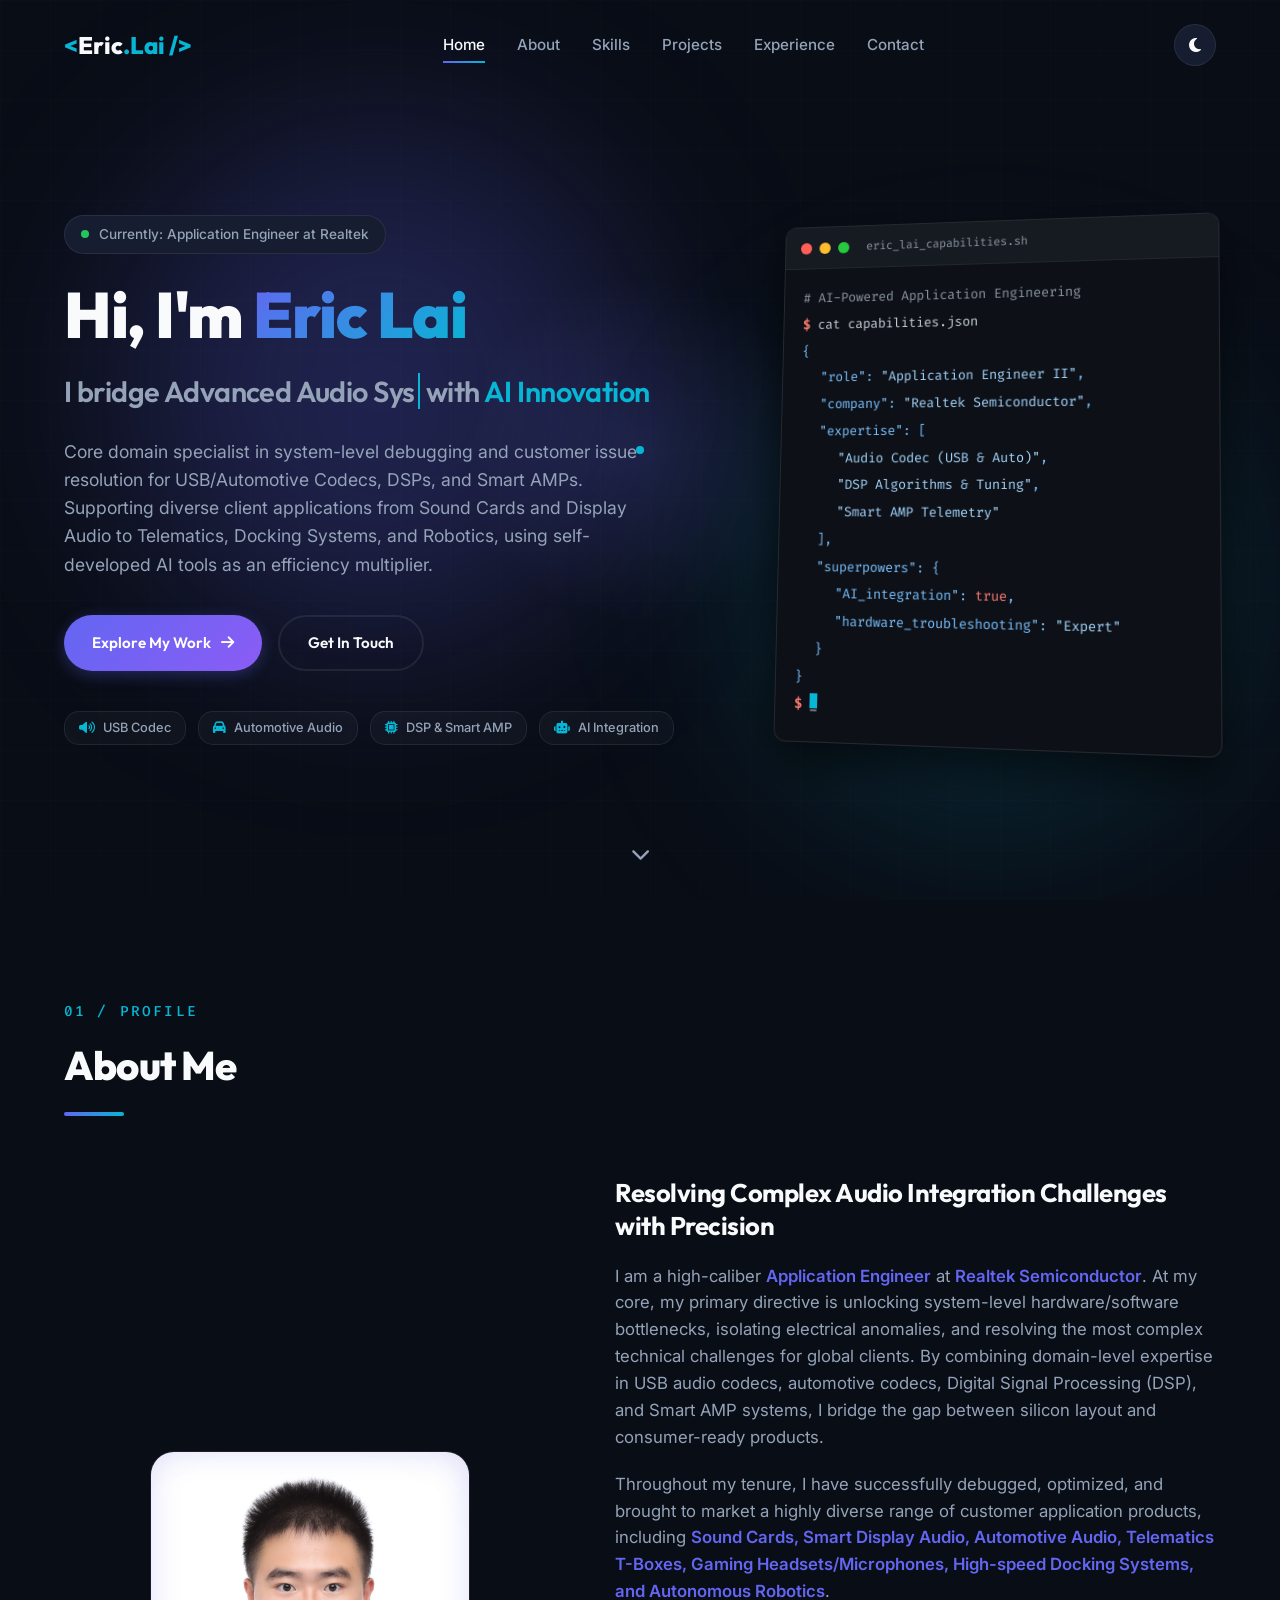
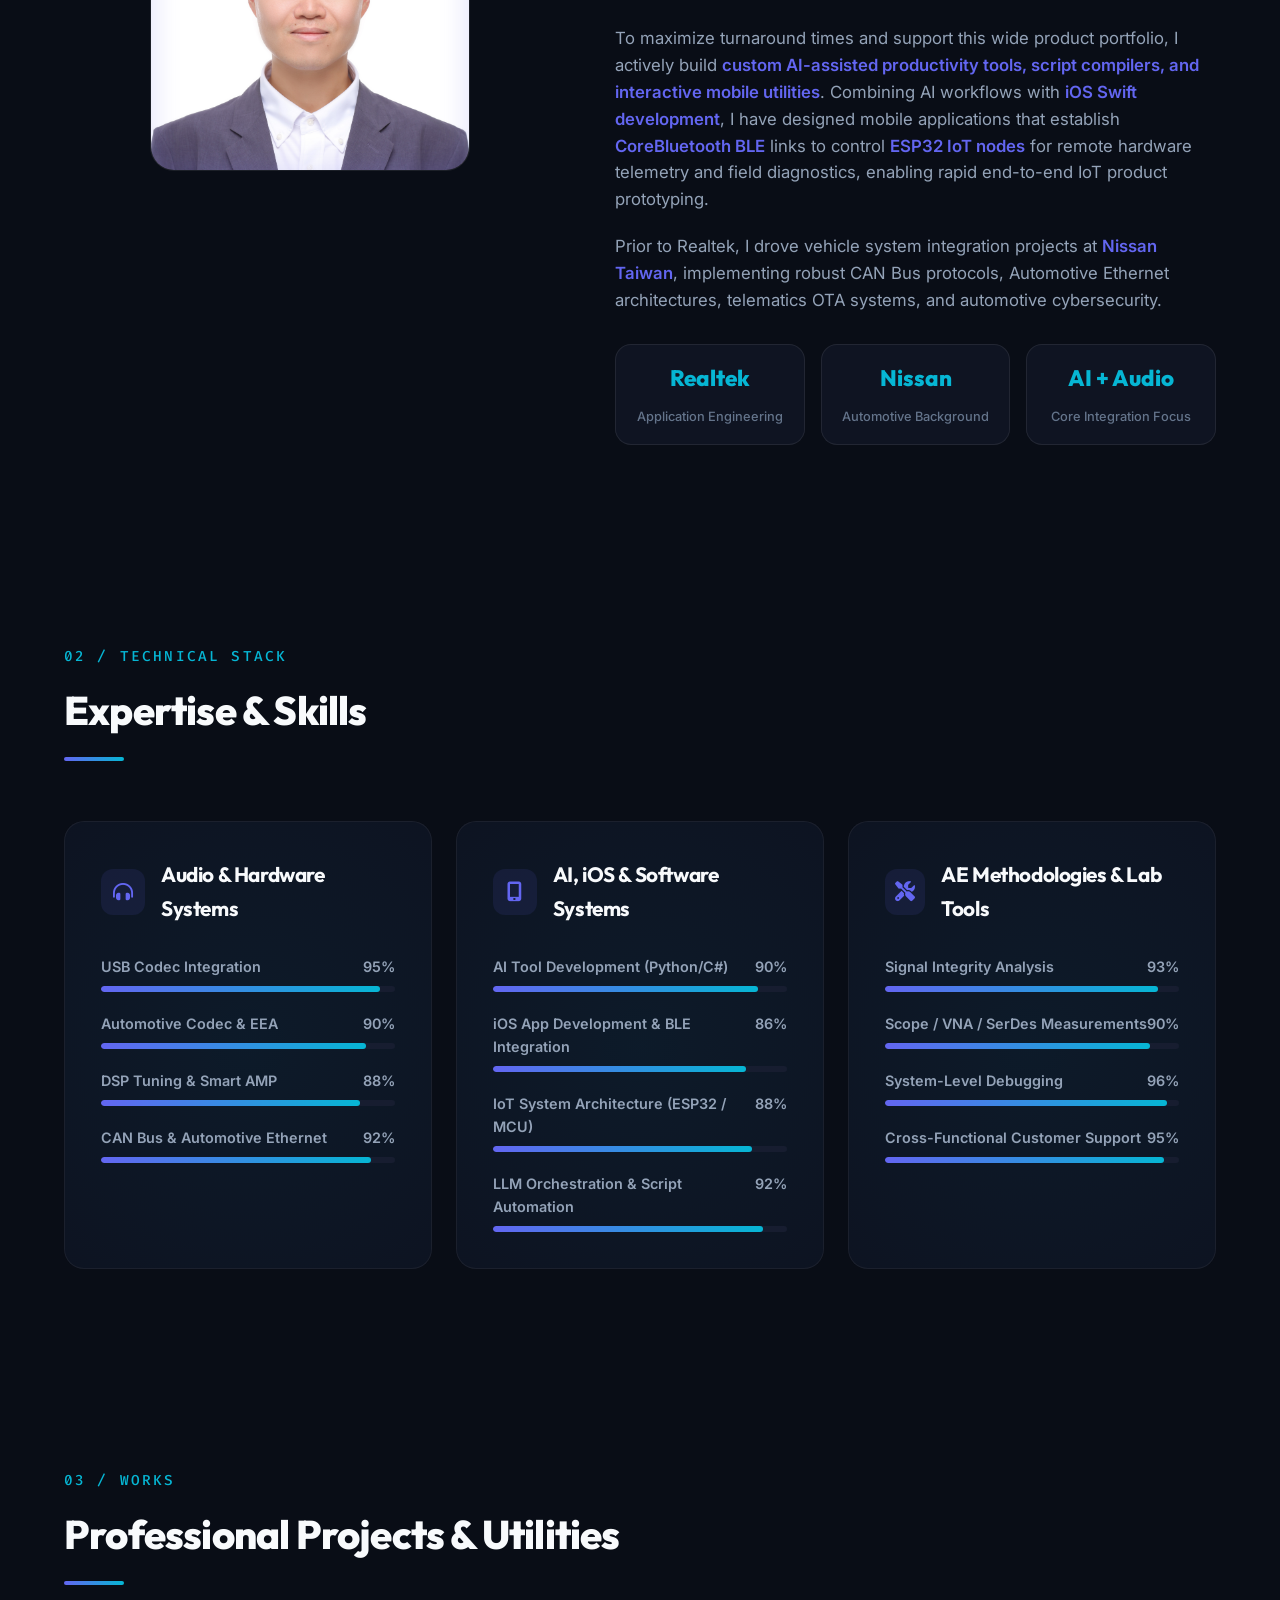
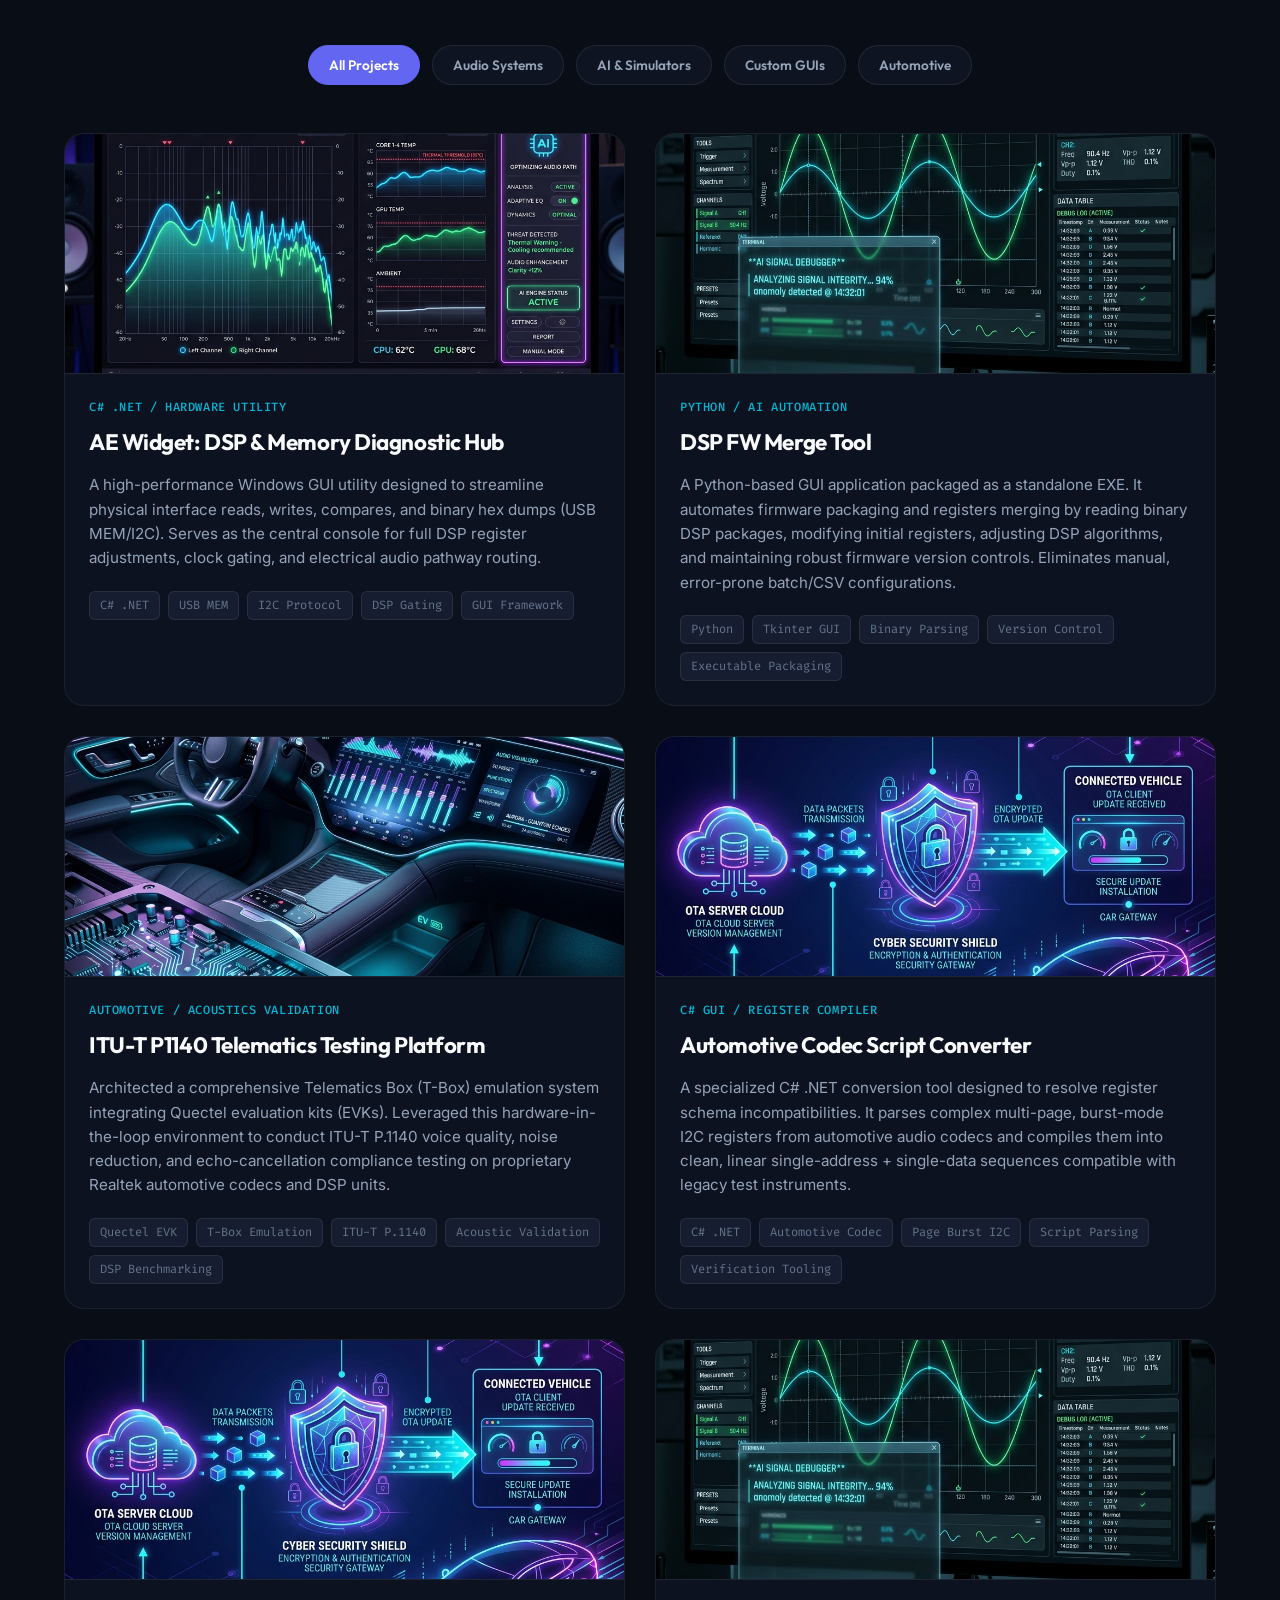
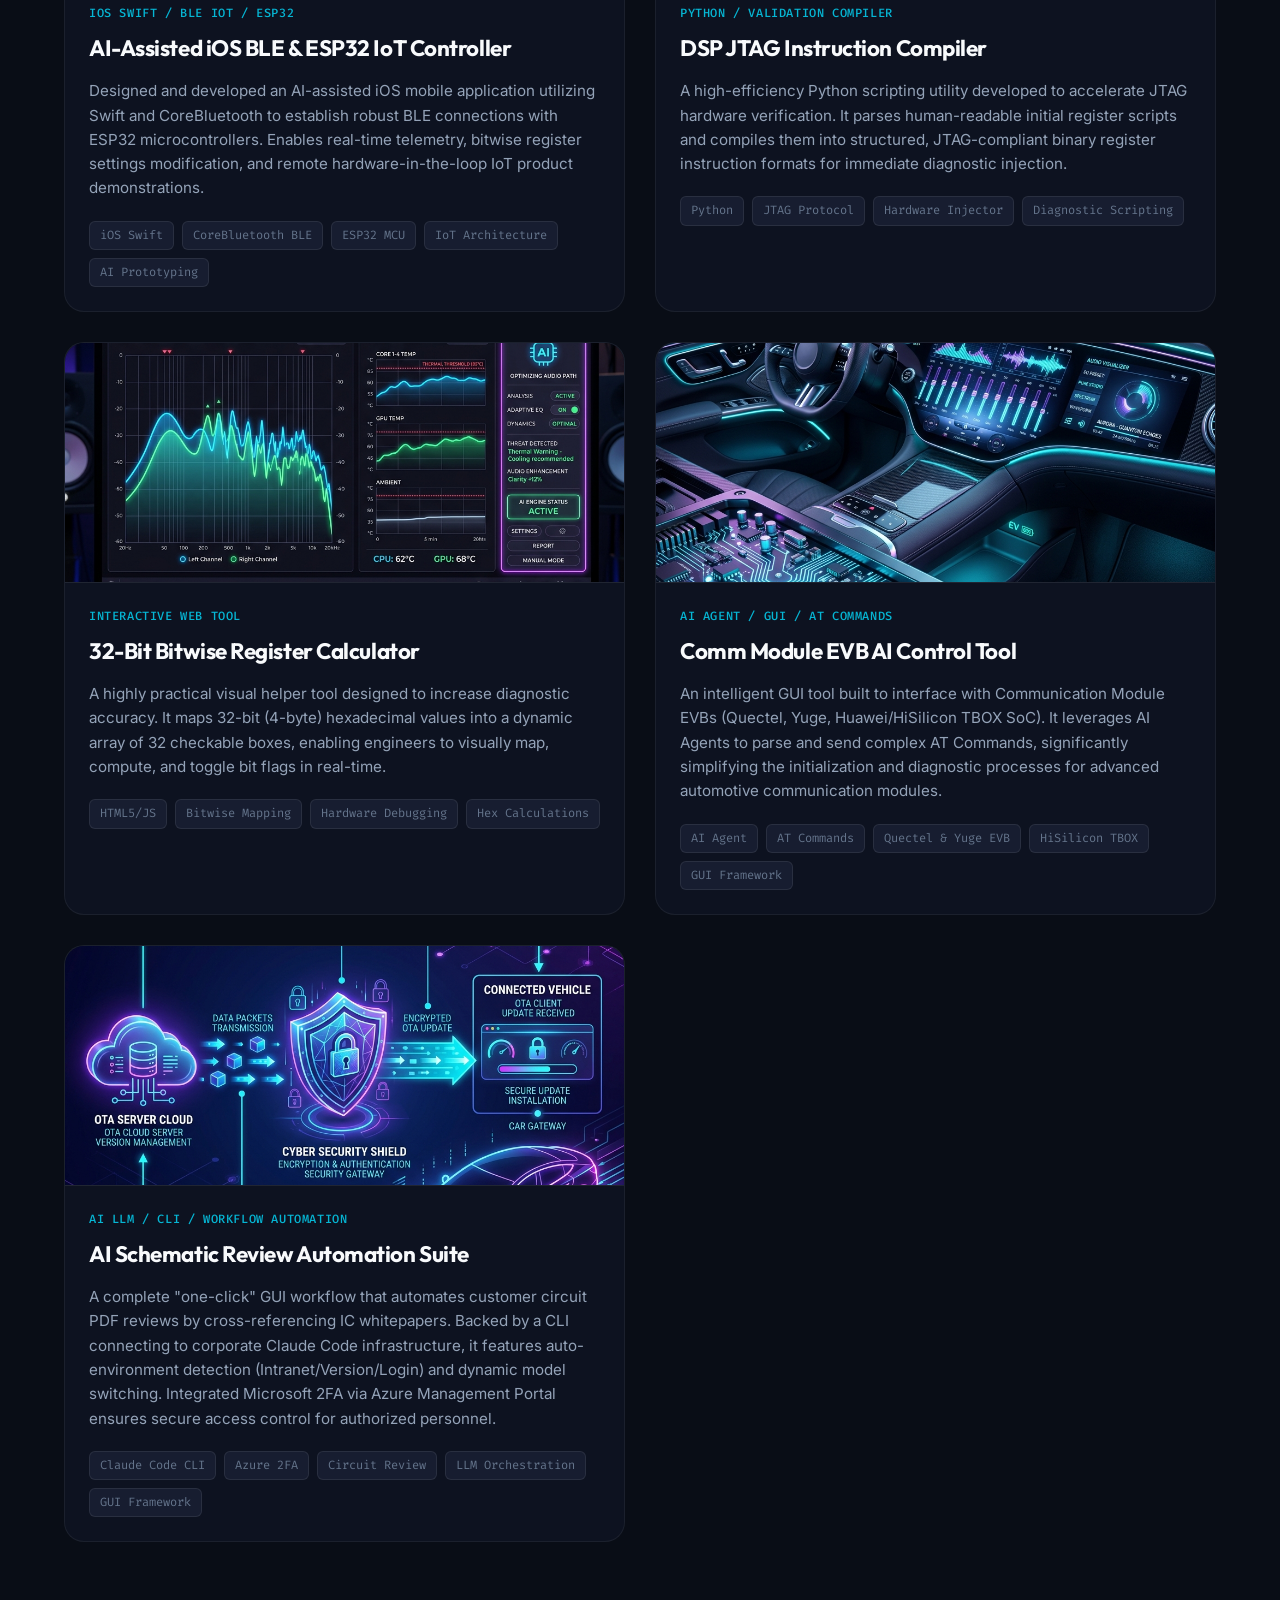
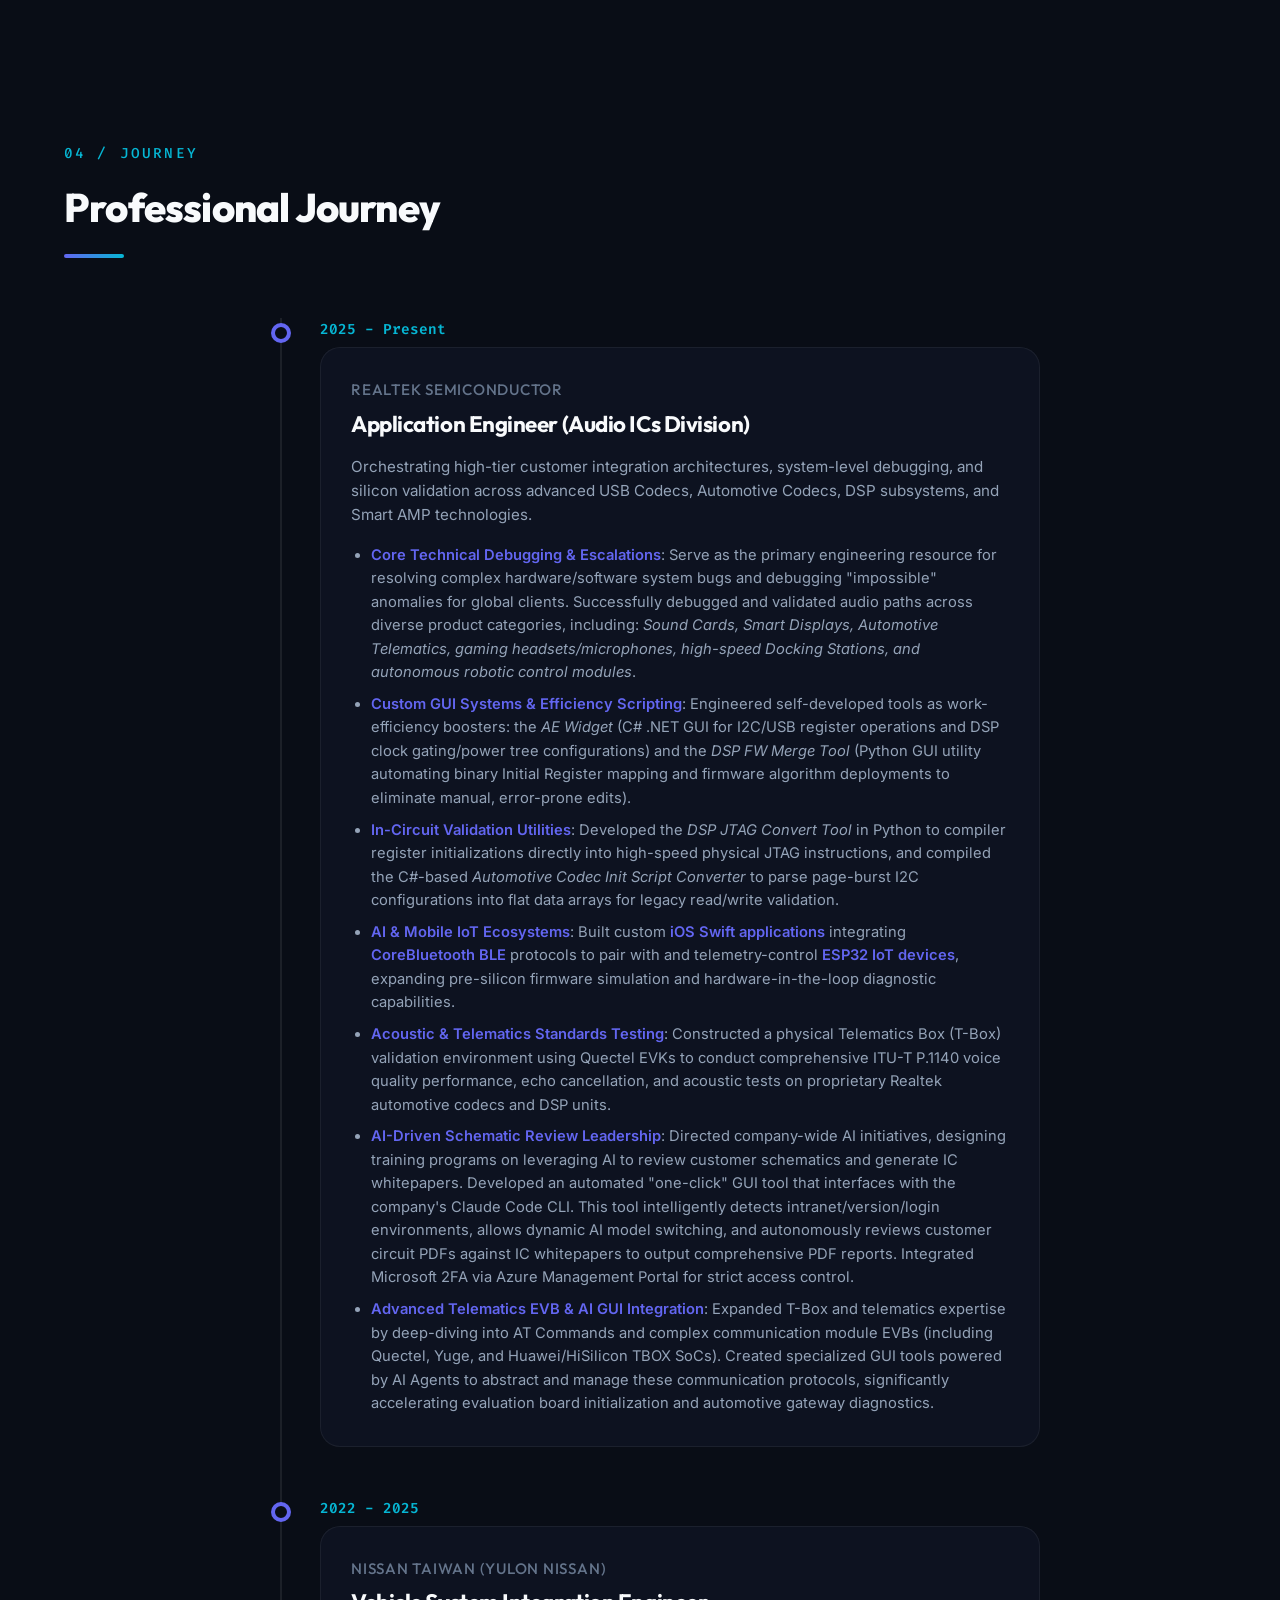
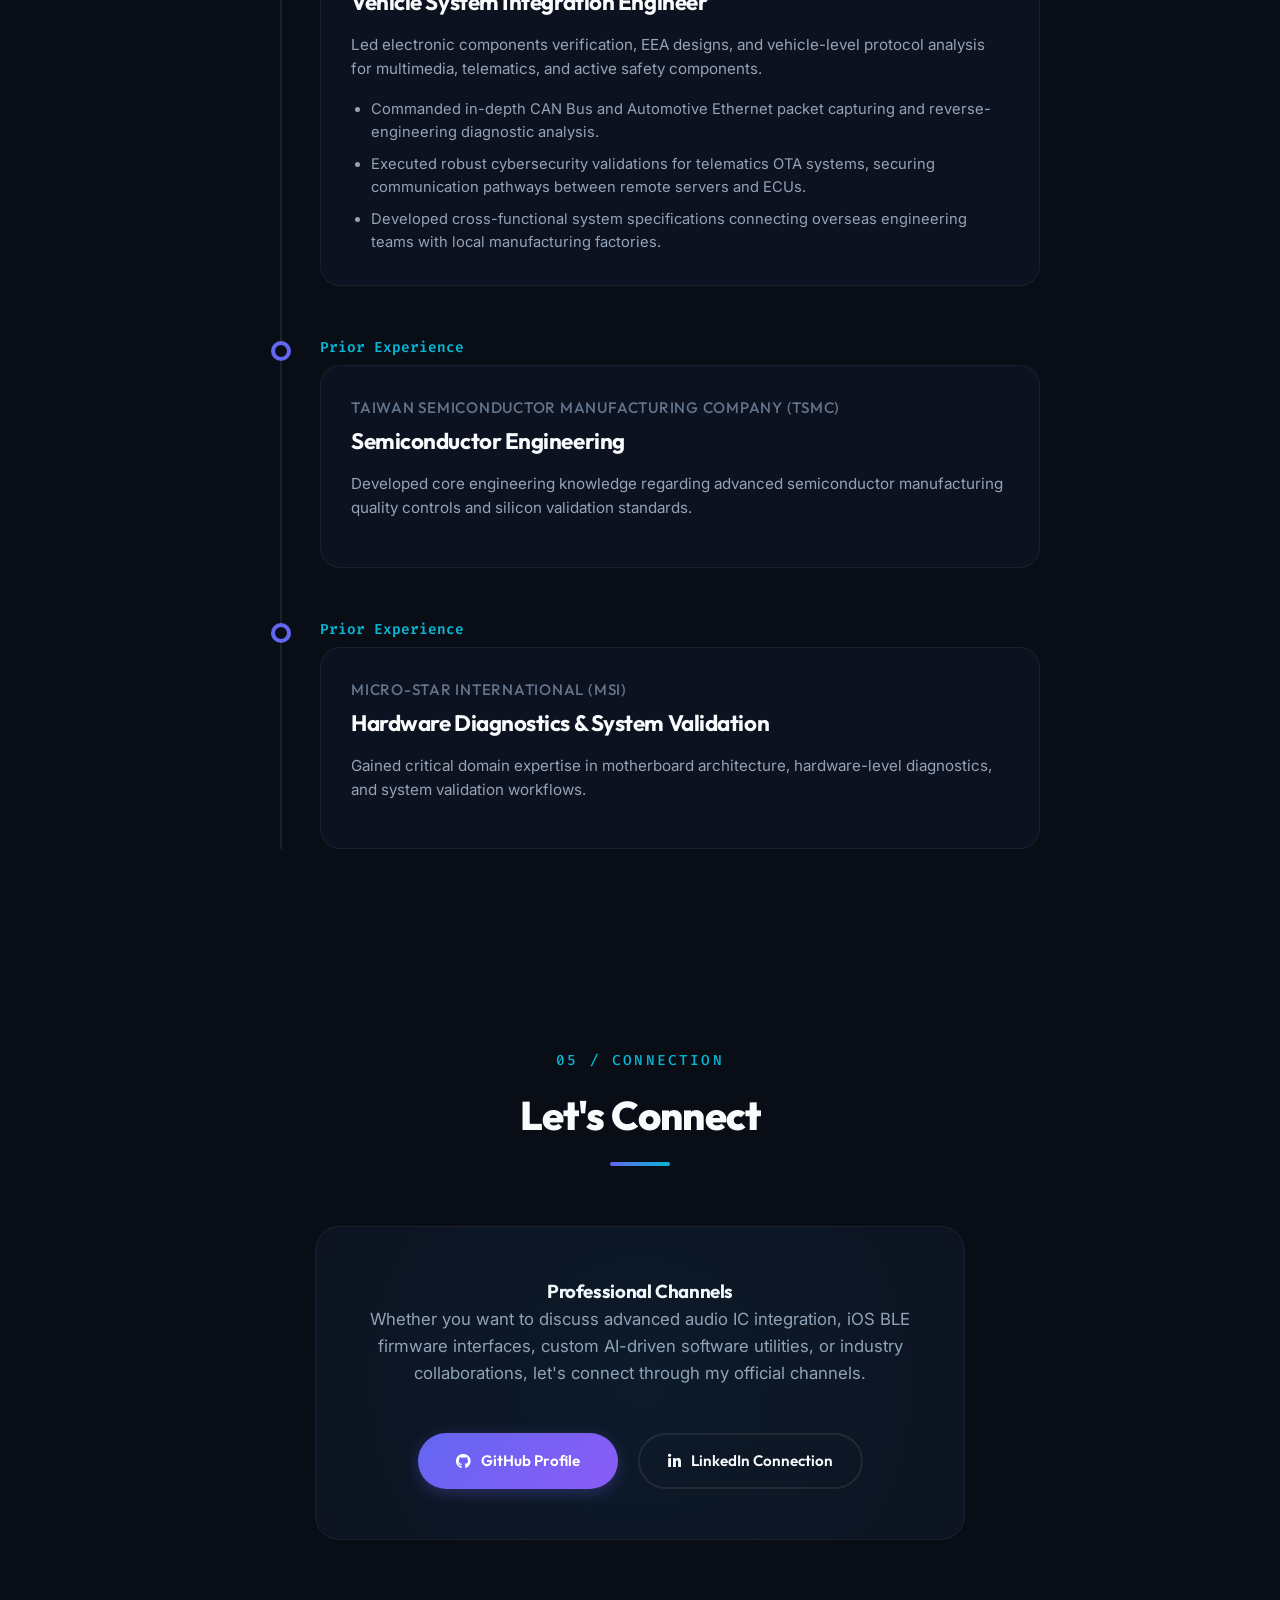
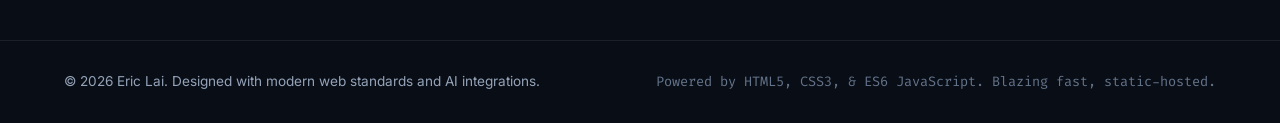
==== commit 3b099fcc: "Update portfolio with AI Schematic Review and Comm Module EVB AI tools" ====
--- a/index.html
+++ b/index.html
@@ -491,6 +491,54 @@
                             </div>
                         </div>
                     </div>
+
+                    <!-- Project 8: Comm Module EVB AI Tool -->
+                    <div class="project-card" data-category="ai software automotive" data-project-id="8">
+                        <div class="project-img-container">
+                            <img src="assets/project2.png" alt="Communication Module EVB AI Tool Interface" class="project-img">
+                            <div class="project-overlay">
+                                <span class="project-view-details">View Details</span>
+                            </div>
+                        </div>
+                        <div class="project-details">
+                            <span class="project-tag-text">AI Agent / GUI / AT Commands</span>
+                            <h3 class="project-card-title">Comm Module EVB AI Control Tool</h3>
+                            <p class="project-card-desc">
+                                An intelligent GUI tool built to interface with Communication Module EVBs (Quectel, Yuge, Huawei/HiSilicon TBOX SoC). It leverages AI Agents to parse and send complex AT Commands, significantly simplifying the initialization and diagnostic processes for advanced automotive communication modules.
+                            </p>
+                            <div class="project-tech-used">
+                                <span>AI Agent</span>
+                                <span>AT Commands</span>
+                                <span>Quectel & Yuge EVB</span>
+                                <span>HiSilicon TBOX</span>
+                                <span>GUI Framework</span>
+                            </div>
+                        </div>
+                    </div>
+
+                    <!-- Project 9: AI Schematic Review Automation -->
+                    <div class="project-card" data-category="ai software" data-project-id="9">
+                        <div class="project-img-container">
+                            <img src="assets/project4.png" alt="AI Schematic Review Dashboard" class="project-img">
+                            <div class="project-overlay">
+                                <span class="project-view-details">View Details</span>
+                            </div>
+                        </div>
+                        <div class="project-details">
+                            <span class="project-tag-text">AI LLM / CLI / Workflow Automation</span>
+                            <h3 class="project-card-title">AI Schematic Review Automation Suite</h3>
+                            <p class="project-card-desc">
+                                A complete "one-click" GUI workflow that automates customer circuit PDF reviews by cross-referencing IC whitepapers. Backed by a CLI connecting to corporate Claude Code infrastructure, it features auto-environment detection (Intranet/Version/Login) and dynamic model switching. Integrated Microsoft 2FA via Azure Management Portal ensures secure access control for authorized personnel.
+                            </p>
+                            <div class="project-tech-used">
+                                <span>Claude Code CLI</span>
+                                <span>Azure 2FA</span>
+                                <span>Circuit Review</span>
+                                <span>LLM Orchestration</span>
+                                <span>GUI Framework</span>
+                            </div>
+                        </div>
+                    </div>
                 </div>
             </div>
         </section>
@@ -521,6 +569,8 @@
                                 <li><strong>In-Circuit Validation Utilities</strong>: Developed the <em>DSP JTAG Convert Tool</em> in Python to compiler register initializations directly into high-speed physical JTAG instructions, and compiled the C#-based <em>Automotive Codec Init Script Converter</em> to parse page-burst I2C configurations into flat data arrays for legacy read/write validation.</li>
                                 <li><strong>AI &amp; Mobile IoT Ecosystems</strong>: Built custom <strong>iOS Swift applications</strong> integrating <strong>CoreBluetooth BLE</strong> protocols to pair with and telemetry-control <strong>ESP32 IoT devices</strong>, expanding pre-silicon firmware simulation and hardware-in-the-loop diagnostic capabilities.</li>
                                 <li><strong>Acoustic &amp; Telematics Standards Testing</strong>: Constructed a physical Telematics Box (T-Box) validation environment using Quectel EVKs to conduct comprehensive ITU-T P.1140 voice quality performance, echo cancellation, and acoustic tests on proprietary Realtek automotive codecs and DSP units.</li>
+                                <li><strong>AI-Driven Schematic Review Leadership</strong>: Directed company-wide AI initiatives, designing training programs on leveraging AI to review customer schematics and generate IC whitepapers. Developed an automated "one-click" GUI tool that interfaces with the company's Claude Code CLI. This tool intelligently detects intranet/version/login environments, allows dynamic AI model switching, and autonomously reviews customer circuit PDFs against IC whitepapers to output comprehensive PDF reports. Integrated Microsoft 2FA via Azure Management Portal for strict access control.</li>
+                                <li><strong>Advanced Telematics EVB &amp; AI GUI Integration</strong>: Expanded T-Box and telematics expertise by deep-diving into AT Commands and complex communication module EVBs (including Quectel, Yuge, and Huawei/HiSilicon TBOX SoCs). Created specialized GUI tools powered by AI Agents to abstract and manage these communication protocols, significantly accelerating evaluation board initialization and automotive gateway diagnostics.</li>
                             </ul>
                         </div>
                     </div>
--- a/style.css
+++ b/style.css
@@ -77,6 +77,8 @@
 
 html {
     font-size: 16px;
+    overflow-x: hidden;
+    width: 100%;
 }
 
 body {
@@ -890,6 +892,7 @@
     justify-content: center;
     gap: 12px;
     margin-bottom: 48px;
+    flex-wrap: wrap;
 }
 
 .filter-btn {
@@ -1454,7 +1457,7 @@
         justify-content: center;
     }
     .hero-visual {
-        order: -1;
+        order: 0;
     }
     .terminal-mockup {
         transform: none;
@@ -1610,3 +1613,68 @@
         padding: 30px;
     }
 }
+
+/* --- Extra Mobile Optimization Queries --- */
+@media (max-width: 576px) {
+    .stats-grid {
+        grid-template-columns: 1fr;
+        gap: 12px;
+    }
+    .project-modal-overlay {
+        padding: 12px;
+    }
+    .project-modal-card {
+        max-height: 95vh;
+        border-radius: 16px;
+    }
+    .project-modal-info {
+        padding: 24px 20px;
+    }
+    .project-modal-info h2 {
+        font-size: 1.4rem;
+        margin-top: 4px;
+        margin-bottom: 12px;
+    }
+    .project-modal-close {
+        top: 12px;
+        right: 12px;
+        width: 36px;
+        height: 36px;
+    }
+    .project-modal-img-container {
+        height: 200px;
+    }
+}
+
+@media (max-width: 480px) {
+    .hero-title {
+        font-size: 2.2rem;
+    }
+    .hero-subtitle {
+        font-size: 1.25rem;
+    }
+    .hero-description {
+        font-size: 0.92rem;
+    }
+    .hero-ctas {
+        flex-direction: column;
+        width: 100%;
+        gap: 12px;
+    }
+    .hero-ctas .btn {
+        width: 100%;
+        justify-content: center;
+    }
+    .about-image-frame {
+        width: 250px;
+        height: 250px;
+        border-radius: 20px;
+    }
+    .timeline-content {
+        padding: 20px !important;
+    }
+    .filter-btn {
+        padding: 8px 16px;
+        font-size: 0.8rem;
+    }
+}
